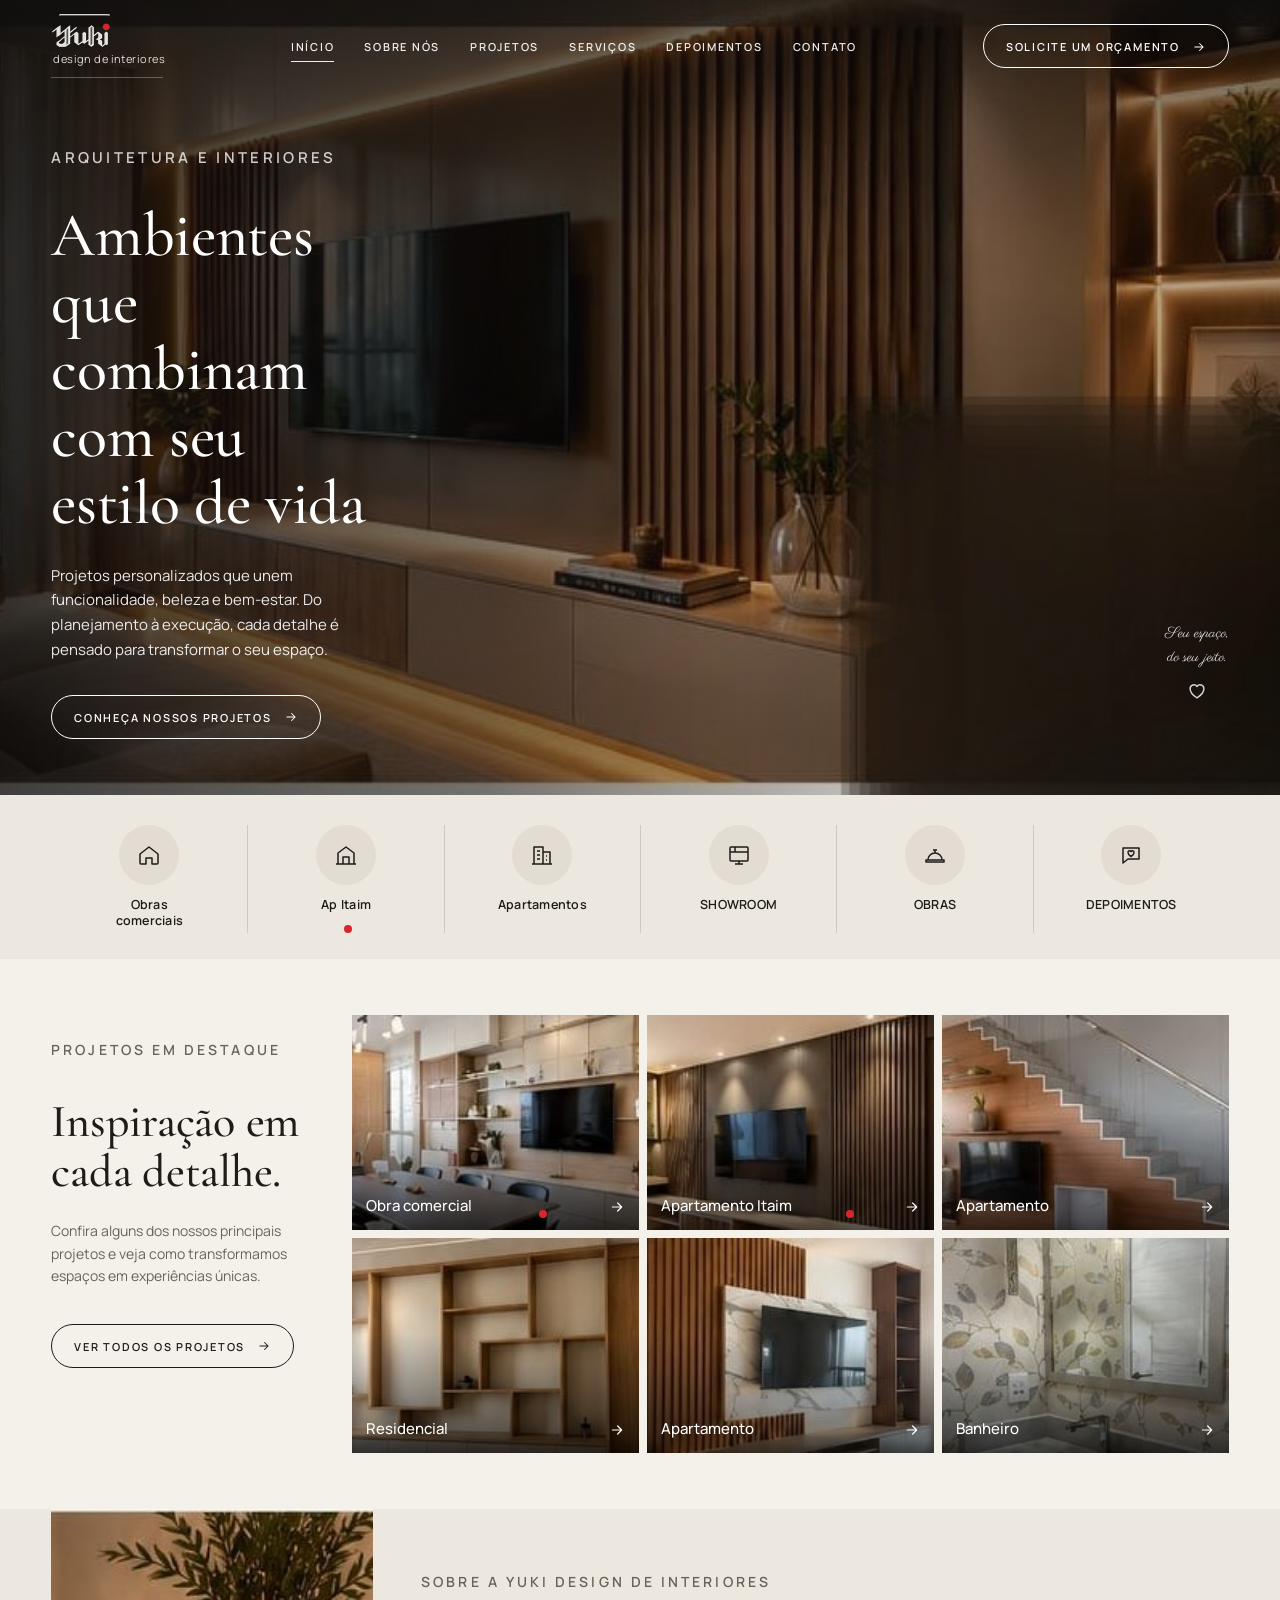
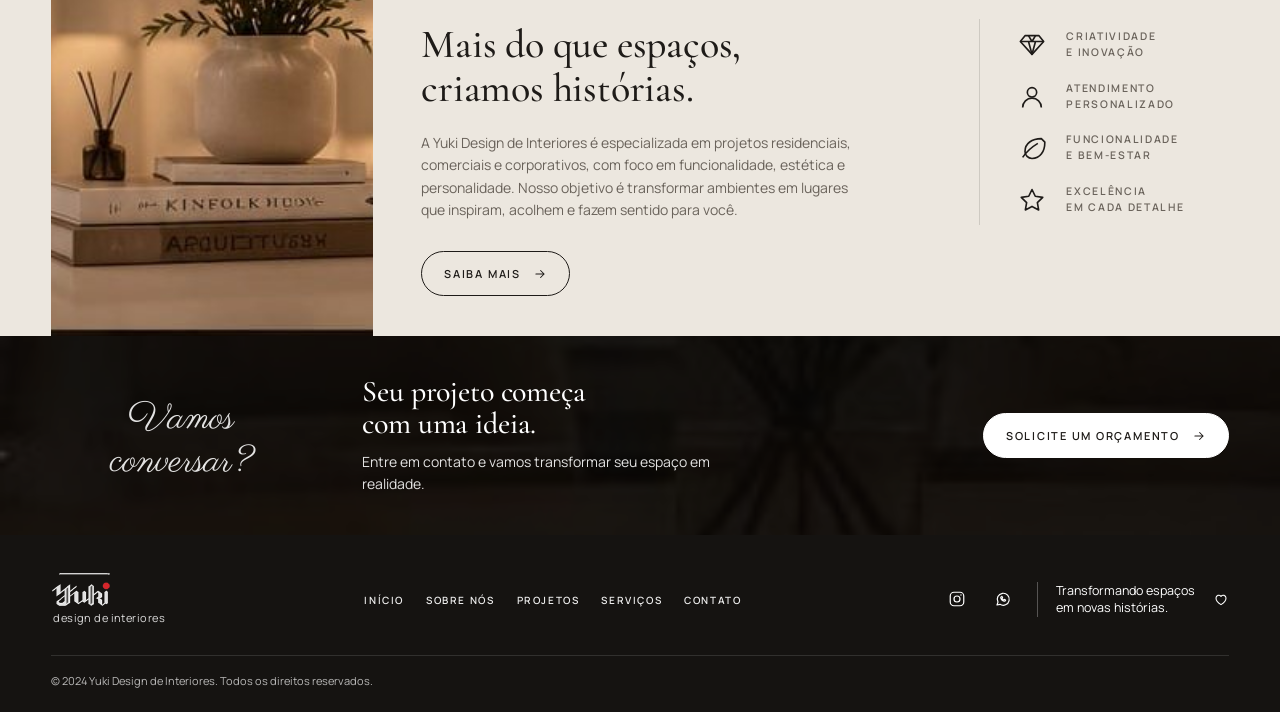
==== index.html @ 8fc91fb2 "Site da Yuki Design de Interiores: pagina inicial igual ao mockup Pagina unica em HTML e CSS puros, " ====
<!doctype html>
<html lang="pt-BR">
<head>
<meta charset="utf-8">
<meta name="viewport" content="width=device-width, initial-scale=1">
<title>Yuki Design de Interiores</title>
<meta name="description" content="Yuki Design de Interiores: projetos residenciais, comerciais e corporativos que unem funcionalidade, beleza e bem-estar. Do planejamento à execução, cada detalhe é pensado para transformar o seu espaço.">
<link rel="icon" href="img/favicon.png" type="image/png">
<link rel="preconnect" href="https://fonts.googleapis.com">
<link rel="preconnect" href="https://fonts.gstatic.com" crossorigin>
<link rel="stylesheet" href="https://fonts.googleapis.com/css2?family=Cormorant+Garamond:wght@500;600&family=Manrope:wght@400;500;600;700&family=Parisienne&display=swap">
<style>
  :root {
    --escuro: #151311;
    --escuro-2: #1f1b18;
    --creme: #f4f0ea;
    --areia: #ece7df;
    --tinta: #1e1b18;
    --cinza: #6a635b;
    --cinza-claro: #9a938a;
    --vermelho: #d8262c;
    --linha: rgba(30, 27, 24, 0.14);
    --linha-clara: rgba(255, 255, 255, 0.28);
    --branco: #ffffff;
    --margem: clamp(16px, 4vw, 56px);
    --largura: 1240px;
    --serif: "Cormorant Garamond", "Times New Roman", serif;
    --sans: "Manrope", "Segoe UI", Arial, sans-serif;
    --script: "Parisienne", "Brush Script MT", cursive;
  }
  * { box-sizing: border-box; }
  html { scroll-behavior: smooth; }
  @media (prefers-reduced-motion: reduce) { html { scroll-behavior: auto; } *, *::before, *::after { transition: none !important; animation: none !important; } }
  body { margin: 0; background: var(--creme); color: var(--tinta); font-family: var(--sans); font-size: 15px; line-height: 1.6; -webkit-font-smoothing: antialiased; }
  img { display: block; max-width: 100%; }
  a { color: inherit; text-decoration: none; }
  :focus-visible { outline: 2px solid var(--vermelho); outline-offset: 3px; }
  .miolo { width: min(var(--largura), 100% - 2 * var(--margem)); margin-inline: auto; }

  .rotulo { font-size: 11px; font-weight: 600; letter-spacing: 0.22em; text-transform: uppercase; color: var(--cinza); margin: 0 0 18px; }
  .serif { font-family: var(--serif); font-weight: 500; line-height: 1.08; letter-spacing: -0.005em; text-wrap: balance; margin: 0; }
  .botao { display: inline-flex; align-items: center; gap: 12px; padding: 13px 22px 12px; border: 1px solid currentColor; border-radius: 999px; font-size: 11px; font-weight: 600; letter-spacing: 0.16em; text-transform: uppercase; white-space: nowrap; transition: background .25s, color .25s, border-color .25s; }
  .botao svg { width: 14px; height: 14px; flex: none; }
  .botao:hover { background: var(--tinta); color: var(--creme); border-color: var(--tinta); }
  .botao.claro { color: var(--branco); }
  .botao.claro:hover { background: var(--branco); color: var(--tinta); border-color: var(--branco); }
  .botao.cheio { background: var(--branco); color: var(--tinta); border-color: var(--branco); }
  .botao.cheio:hover { background: transparent; color: var(--branco); }

  /* Cabecalho sobre o heroi */
  .topo { position: absolute; inset: 0 0 auto 0; z-index: 5; color: var(--branco); }
  .topo .miolo { display: grid; grid-template-columns: auto 1fr auto; align-items: center; gap: 24px; height: 92px; }
  .marca { display: inline-flex; flex-direction: column; align-items: flex-start; gap: 2px; padding-bottom: 10px; position: relative; }
  .marca img { height: 34px; width: auto; }
  .marca small { font-size: 11px; letter-spacing: 0.04em; color: rgba(255,255,255,0.85); padding-left: 2px; }
  .marca::after { content: ""; position: absolute; left: 0; bottom: 0; width: 112px; height: 1px; background: var(--linha-clara); }
  .menu { display: flex; justify-content: center; gap: 30px; margin: 0; padding: 0; list-style: none; }
  .menu a { font-size: 11px; font-weight: 600; letter-spacing: 0.16em; text-transform: uppercase; padding: 10px 0; position: relative; opacity: 0.92; }
  .menu a::after { content: ""; position: absolute; left: 0; right: 0; bottom: 2px; height: 1px; background: var(--branco); transform: scaleX(0); transform-origin: left; transition: transform .25s; }
  .menu a:hover::after, .menu a[aria-current]::after { transform: scaleX(1); }
  .abrir-menu { display: none; width: 44px; height: 44px; border: 1px solid var(--linha-clara); border-radius: 999px; background: transparent; color: var(--branco); cursor: pointer; align-items: center; justify-content: center; }
  .abrir-menu svg { width: 20px; height: 20px; }

  /* Heroi */
  .heroi { position: relative; min-height: clamp(560px, 62vw, 720px); display: flex; align-items: center; color: var(--branco); background: var(--escuro); overflow: hidden; isolation: isolate; }
  .heroi .fundo { position: absolute; inset: 0; z-index: -2; width: 100%; height: 100%; object-fit: cover; object-position: 60% 50%; }
  .heroi::before { content: ""; position: absolute; inset: 0; z-index: -1; background: linear-gradient(90deg, rgba(14,12,11,0.78) 0%, rgba(14,12,11,0.55) 38%, rgba(14,12,11,0.18) 70%, rgba(14,12,11,0.35) 100%), linear-gradient(180deg, rgba(14,12,11,0.45) 0%, rgba(14,12,11,0) 30%); }
  .heroi .miolo { display: grid; grid-template-columns: minmax(0, 520px) 1fr; align-items: end; gap: 32px; padding-top: 120px; padding-bottom: 56px; }
  .heroi .rotulo { color: rgba(255,255,255,0.78); }
  .heroi h1 { font-size: clamp(40px, 5.2vw, 62px); max-width: 11ch; }
  .heroi p { max-width: 36ch; margin: 26px 0 32px; font-size: 15px; line-height: 1.65; color: rgba(255,255,255,0.9); }
  .assinatura { justify-self: end; align-self: end; text-align: center; font-family: var(--script); font-size: clamp(28px, 2.6vw, 34px); line-height: 1.15; color: rgba(255,255,255,0.95); padding-bottom: 6px; }
  .assinatura svg { width: 22px; height: 22px; display: block; margin: 8px auto 0; opacity: 0.9; }

  /* Faixa de categorias */
  .faixa { background: var(--areia); }
  .faixa ul { display: grid; grid-template-columns: repeat(6, 1fr); margin: 0; padding: 30px 0 26px; list-style: none; }
  .faixa li { text-align: center; padding: 0 10px; border-left: 1px solid var(--linha); }
  .faixa li:first-child { border-left: 0; }
  .faixa a { display: inline-flex; flex-direction: column; align-items: center; gap: 12px; font-size: 12.5px; font-weight: 600; letter-spacing: 0.02em; line-height: 1.25; }
  .faixa .circulo { width: 60px; height: 60px; border-radius: 50%; background: #e3dcd2; display: grid; place-items: center; transition: background .25s; }
  .faixa .circulo svg { width: 24px; height: 24px; }
  .faixa a:hover .circulo { background: #d7cfc3; }
  .faixa .caixa { text-transform: uppercase; }
  .ponto { display: inline-block; width: 8px; height: 8px; border-radius: 50%; background: var(--vermelho); vertical-align: middle; margin-left: 4px; }

  /* Projetos */
  .projetos .miolo { display: grid; grid-template-columns: minmax(200px, 250px) 1fr; gap: clamp(24px, 4vw, 64px); padding: 56px 0 56px; align-items: start; }
  .projetos h2 { font-size: clamp(36px, 3.6vw, 46px); }
  .projetos p { color: var(--cinza); max-width: 30ch; margin: 24px 0 36px; font-size: 14px; }
  .grade { display: grid; grid-template-columns: repeat(3, 1fr); gap: 8px; margin: 0; padding: 0; list-style: none; }
  .grade li { position: relative; aspect-ratio: 4 / 3; overflow: hidden; background: #d9d2c8; }
  .grade img { width: 100%; height: 100%; object-fit: cover; transition: transform .6s; }
  .grade li:hover img { transform: scale(1.04); }
  .grade a { position: absolute; inset: 0; display: flex; align-items: flex-end; justify-content: space-between; gap: 12px; padding: 14px 14px 12px; color: var(--branco); font-size: 15px; font-weight: 500; background: linear-gradient(180deg, rgba(0,0,0,0) 45%, rgba(0,0,0,0.62) 100%); }
  .grade a svg { width: 16px; height: 16px; flex: none; margin-bottom: 3px; }

  /* Sobre */
  .sobre { background: var(--areia); }
  .sobre .caixa { display: grid; grid-template-columns: minmax(240px, 322px) minmax(0, 1fr) minmax(200px, 250px); align-items: center; gap: clamp(24px, 4vw, 48px); }
  .sobre figure { margin: 0; align-self: stretch; }
  .sobre figure img { width: 100%; height: 100%; min-height: 300px; object-fit: cover; }
  .sobre .texto { padding: 40px 0; }
  .sobre h2 { font-size: clamp(32px, 3.2vw, 40px); }
  .sobre p { color: var(--cinza); margin: 22px 0 30px; font-size: 14px; max-width: 48ch; }
  .valores { margin: 0; padding: 0 0 0 clamp(20px, 3vw, 40px); list-style: none; border-left: 1px solid var(--linha); align-self: center; }
  .valores li { display: grid; grid-template-columns: 32px 1fr; align-items: center; gap: 16px; padding: 10px 0; font-size: 10.5px; font-weight: 600; letter-spacing: 0.16em; text-transform: uppercase; color: var(--cinza); line-height: 1.5; }
  .valores svg { width: 28px; height: 28px; color: var(--tinta); }

  /* Chamada */
  .chamada { position: relative; color: var(--branco); background: var(--escuro); isolation: isolate; overflow: hidden; }
  .chamada .fundo { position: absolute; inset: 0; z-index: -2; width: 100%; height: 100%; object-fit: cover; object-position: center 60%; }
  .chamada::before { content: ""; position: absolute; inset: 0; z-index: -1; background: rgba(12,10,9,0.66); }
  .chamada .miolo { display: grid; grid-template-columns: minmax(180px, 260px) 1fr auto; align-items: center; gap: clamp(24px, 4vw, 56px); padding: 40px 0; }
  .chamada .script { font-family: var(--script); font-size: clamp(32px, 3vw, 40px); line-height: 1.1; text-align: center; }
  .chamada h2 { font-size: clamp(26px, 2.4vw, 30px); }
  .chamada p { margin: 10px 0 0; max-width: 40ch; font-size: 14px; color: rgba(255,255,255,0.88); }

  /* Rodape */
  .rodape { background: var(--escuro); color: var(--branco); }
  .rodape .linha-1 { display: grid; grid-template-columns: auto 1fr auto; align-items: center; gap: 32px; padding: 34px 0 26px; }
  .rodape .marca::after { display: none; }
  .rodape .marca { padding-bottom: 0; }
  .rodape .menu { gap: 22px; }
  .rodape .menu a { font-size: 10px; letter-spacing: 0.16em; }
  .redes { display: flex; align-items: center; gap: 18px; }
  .redes .icones { display: flex; gap: 14px; }
  .redes .icones a { width: 32px; height: 32px; display: grid; place-items: center; border-radius: 50%; transition: background .25s; }
  .redes .icones a:hover { background: rgba(255,255,255,0.1); }
  .redes .icones svg { width: 18px; height: 18px; }
  .redes .frase { display: flex; align-items: center; gap: 14px; padding-left: 18px; border-left: 1px solid var(--linha-clara); font-size: 12.5px; line-height: 1.4; max-width: 24ch; }
  .redes .frase svg { width: 16px; height: 16px; flex: none; }
  .rodape .linha-2 { border-top: 1px solid rgba(255,255,255,0.12); padding: 16px 0 22px; font-size: 11px; color: rgba(255,255,255,0.7); }

  /* Celular e telas estreitas */
  @media (max-width: 1100px) {
    .projetos .miolo { grid-template-columns: 1fr; }
    .projetos p { max-width: 52ch; }
    .sobre .caixa { grid-template-columns: minmax(200px, 300px) 1fr; }
    .valores { grid-column: 1 / -1; border-left: 0; padding: 0 0 36px; display: grid; grid-template-columns: repeat(4, 1fr); gap: 12px; }
    .valores li { grid-template-columns: 28px 1fr; }
  }
  @media (max-width: 900px) {
    .topo .miolo { grid-template-columns: auto 1fr auto; height: 76px; }
    .menu { display: none; }
    .abrir-menu { display: inline-flex; justify-self: end; }
    .topo.aberto .menu { display: flex; flex-direction: column; gap: 4px; position: absolute; left: 0; right: 0; top: 76px; padding: 12px var(--margem) 20px; background: rgba(21,19,17,0.96); border-top: 1px solid var(--linha-clara); }
    .topo.aberto .menu a { display: block; padding: 12px 0; font-size: 12px; }
    .topo .botao { display: none; }
    .heroi { min-height: 0; }
    .heroi .miolo { grid-template-columns: 1fr; padding-top: 112px; padding-bottom: 40px; gap: 24px; }
    .heroi h1 { font-size: clamp(38px, 11vw, 48px); max-width: none; }
    .assinatura { justify-self: start; text-align: left; }
    .assinatura svg { margin-left: 2px; }
    .faixa ul { grid-template-columns: repeat(3, 1fr); row-gap: 22px; padding: 24px 0; }
    .faixa li { border-left: 0; padding: 0 6px; }
    .faixa a { font-size: 12px; }
    .faixa .circulo { width: 54px; height: 54px; }
    .grade { grid-template-columns: repeat(2, 1fr); }
    .sobre .caixa { grid-template-columns: 1fr; gap: 0; }
    .sobre figure { margin-inline: calc(-1 * var(--margem)); }
    .sobre figure img { min-height: 0; aspect-ratio: 16 / 10; }
    .sobre .texto { padding: 32px 0 24px; }
    .valores { grid-template-columns: repeat(2, 1fr); padding-bottom: 32px; }
    .chamada .miolo { grid-template-columns: 1fr; text-align: center; gap: 18px; padding: 36px 0; }
    .chamada p { margin-inline: auto; }
    .chamada .botao { justify-self: center; }
    .rodape .linha-1 { grid-template-columns: 1fr; justify-items: center; gap: 22px; text-align: center; }
    .rodape .marca { align-items: center; }
    .rodape .menu { display: flex; flex-wrap: wrap; justify-content: center; gap: 14px 20px; }
    .redes { flex-direction: column; gap: 14px; }
    .redes .frase { border-left: 0; padding-left: 0; justify-content: center; max-width: none; }
    .rodape .linha-2 { text-align: center; }
  }
  @media (max-width: 480px) {
    .grade { grid-template-columns: 1fr 1fr; gap: 6px; }
    .grade a { font-size: 13px; padding: 10px; }
    .faixa a { font-size: 11px; }
  }
</style>
</head>
<body>

<header class="topo" id="topo">
  <div class="miolo">
    <a class="marca" href="#inicio" aria-label="Yuki Design de Interiores, início">
      <img src="img/logo-branca.png" alt="Yuki" width="190" height="80">
      <small>design de interiores</small>
    </a>
    <nav aria-label="Principal">
      <ul class="menu" id="menu">
        <li><a href="#inicio" aria-current="page">Início</a></li>
        <li><a href="#sobre">Sobre nós</a></li>
        <li><a href="#projetos">Projetos</a></li>
        <li><a href="#servicos">Serviços</a></li>
        <li><a href="#depoimentos">Depoimentos</a></li>
        <li><a href="#contato">Contato</a></li>
      </ul>
    </nav>
    <a class="botao claro" href="#contato">Solicite um orçamento <svg viewBox="0 0 24 24" fill="none" stroke="currentColor" stroke-width="1.8" stroke-linecap="round" stroke-linejoin="round" aria-hidden="true"><path d="M5 12h14M13 6l6 6-6 6"/></svg></a>
    <button class="abrir-menu" type="button" aria-expanded="false" aria-controls="menu" aria-label="Abrir o menu"><svg viewBox="0 0 24 24" fill="none" stroke="currentColor" stroke-width="1.8" stroke-linecap="round" aria-hidden="true"><path d="M4 7h16M4 12h16M4 17h16"/></svg></button>
  </div>
</header>

<main>
  <section class="heroi" id="inicio">
    <img class="fundo" src="img/hero.jpg" alt="" width="2048" height="890" fetchpriority="high">
    <div class="miolo">
      <div>
        <p class="rotulo">Arquitetura e interiores</p>
        <h1 class="serif">Ambientes que combinam com seu estilo de vida</h1>
        <p>Projetos personalizados que unem funcionalidade, beleza e bem-estar. Do planejamento à execução, cada detalhe é pensado para transformar o seu espaço.</p>
        <a class="botao claro" href="#projetos">Conheça nossos projetos <svg viewBox="0 0 24 24" fill="none" stroke="currentColor" stroke-width="1.8" stroke-linecap="round" stroke-linejoin="round" aria-hidden="true"><path d="M5 12h14M13 6l6 6-6 6"/></svg></a>
      </div>
      <p class="assinatura">Seu espaço,<br>do seu jeito.
        <svg viewBox="0 0 24 24" fill="none" stroke="currentColor" stroke-width="1.6" stroke-linejoin="round" aria-hidden="true"><path d="M12 20.5s-7.5-4.6-7.5-10A4.1 4.1 0 0 1 12 8.2a4.1 4.1 0 0 1 7.5 2.3c0 5.4-7.5 10-7.5 10z"/></svg>
      </p>
    </div>
  </section>

  <section class="faixa" id="servicos" aria-label="Categorias">
    <div class="miolo">
      <ul>
        <li><a href="#projetos"><span class="circulo"><svg viewBox="0 0 24 24" fill="none" stroke="currentColor" stroke-width="1.5" stroke-linejoin="round" aria-hidden="true"><path d="M3 11l9-7 9 7v9a1 1 0 0 1-1 1h-5v-6h-6v6H4a1 1 0 0 1-1-1z"/></svg></span>Obras<br>comerciais</a></li>
        <li><a href="#projetos"><span class="circulo"><svg viewBox="0 0 24 24" fill="none" stroke="currentColor" stroke-width="1.5" stroke-linejoin="round" aria-hidden="true"><path d="M4 21V10l8-6 8 6v11M9 21v-7h6v7"/><path d="M2 21h20"/></svg></span>Ap Itaim <span class="ponto" aria-hidden="true"></span></a></li>
        <li><a href="#projetos"><span class="circulo"><svg viewBox="0 0 24 24" fill="none" stroke="currentColor" stroke-width="1.5" stroke-linejoin="round" aria-hidden="true"><path d="M4 21V4h9v17M13 9h7v12M7 8h3M7 12h3M7 16h3M16 13h1M16 17h1M2 21h20"/></svg></span>Apartamentos</a></li>
        <li><a href="#projetos"><span class="circulo"><svg viewBox="0 0 24 24" fill="none" stroke="currentColor" stroke-width="1.5" stroke-linejoin="round" aria-hidden="true"><rect x="3" y="4" width="18" height="14" rx="1"/><path d="M3 9h18M8 4v5M12 18v3M8 21h8"/></svg></span><span class="caixa">Showroom</span></a></li>
        <li><a href="#projetos"><span class="circulo"><svg viewBox="0 0 24 24" fill="none" stroke="currentColor" stroke-width="1.5" stroke-linejoin="round" aria-hidden="true"><path d="M3 17h18v2H3zM5 17a7 7 0 0 1 14 0M12 7v3M10 7h4"/></svg></span><span class="caixa">Obras</span></a></li>
        <li><a href="#depoimentos"><span class="circulo"><svg viewBox="0 0 24 24" fill="none" stroke="currentColor" stroke-width="1.5" stroke-linejoin="round" aria-hidden="true"><path d="M4 5h16v11H9l-5 4z"/><path d="M12 13.5s-3-1.9-3-4a1.6 1.6 0 0 1 3-.9 1.6 1.6 0 0 1 3 .9c0 2.1-3 4-3 4z"/></svg></span><span class="caixa">Depoimentos</span></a></li>
      </ul>
    </div>
  </section>

  <section class="projetos" id="projetos">
    <div class="miolo">
      <div>
        <p class="rotulo">Projetos em destaque</p>
        <h2 class="serif">Inspiração em cada detalhe.</h2>
        <p>Confira alguns dos nossos principais projetos e veja como transformamos espaços em experiências únicas.</p>
        <a class="botao" href="#projetos">Ver todos os projetos <svg viewBox="0 0 24 24" fill="none" stroke="currentColor" stroke-width="1.8" stroke-linecap="round" stroke-linejoin="round" aria-hidden="true"><path d="M5 12h14M13 6l6 6-6 6"/></svg></a>
      </div>
      <ul class="grade">
        <li><img src="img/proj-1.jpg" alt="Obra comercial: sala de reuniões com mesa escura e painéis de madeira" width="904" height="688" loading="lazy"><a href="#projetos">Obra comercial <span class="ponto" aria-hidden="true"></span><svg viewBox="0 0 24 24" fill="none" stroke="currentColor" stroke-width="1.8" stroke-linecap="round" stroke-linejoin="round" aria-hidden="true"><path d="M5 12h14M13 6l6 6-6 6"/></svg></a></li>
        <li><img src="img/proj-2.jpg" alt="Apartamento Itaim: painel ripado de madeira com TV e iluminação indireta" width="912" height="688" loading="lazy"><a href="#projetos">Apartamento Itaim <span class="ponto" aria-hidden="true"></span><svg viewBox="0 0 24 24" fill="none" stroke="currentColor" stroke-width="1.8" stroke-linecap="round" stroke-linejoin="round" aria-hidden="true"><path d="M5 12h14M13 6l6 6-6 6"/></svg></a></li>
        <li><img src="img/proj-3.jpg" alt="Apartamento: escada de madeira com nicho para TV" width="864" height="688" loading="lazy"><a href="#projetos">Apartamento<svg viewBox="0 0 24 24" fill="none" stroke="currentColor" stroke-width="1.8" stroke-linecap="round" stroke-linejoin="round" aria-hidden="true"><path d="M5 12h14M13 6l6 6-6 6"/></svg></a></li>
        <li><img src="img/proj-4.jpg" alt="Residencial: estante de madeira com nichos" width="904" height="728" loading="lazy"><a href="#projetos">Residencial<svg viewBox="0 0 24 24" fill="none" stroke="currentColor" stroke-width="1.8" stroke-linecap="round" stroke-linejoin="round" aria-hidden="true"><path d="M5 12h14M13 6l6 6-6 6"/></svg></a></li>
        <li><img src="img/proj-5.jpg" alt="Apartamento: painel de mármore e madeira com TV" width="912" height="728" loading="lazy"><a href="#projetos">Apartamento<svg viewBox="0 0 24 24" fill="none" stroke="currentColor" stroke-width="1.8" stroke-linecap="round" stroke-linejoin="round" aria-hidden="true"><path d="M5 12h14M13 6l6 6-6 6"/></svg></a></li>
        <li><img src="img/proj-6.jpg" alt="Banheiro: bancada de pedra com papel de parede de folhas" width="864" height="728" loading="lazy"><a href="#projetos">Banheiro<svg viewBox="0 0 24 24" fill="none" stroke="currentColor" stroke-width="1.8" stroke-linecap="round" stroke-linejoin="round" aria-hidden="true"><path d="M5 12h14M13 6l6 6-6 6"/></svg></a></li>
      </ul>
    </div>
  </section>

  <section class="sobre" id="sobre">
    <div class="miolo caixa">
      <figure><img src="img/sobre.jpg" alt="Vaso com ramos sobre livros de arquitetura, em luz quente" width="1288" height="1064" loading="lazy"></figure>
      <div class="texto">
        <p class="rotulo">Sobre a Yuki Design de Interiores</p>
        <h2 class="serif">Mais do que espaços, criamos histórias.</h2>
        <p>A Yuki Design de Interiores é especializada em projetos residenciais, comerciais e corporativos, com foco em funcionalidade, estética e personalidade. Nosso objetivo é transformar ambientes em lugares que inspiram, acolhem e fazem sentido para você.</p>
        <a class="botao" href="#sobre">Saiba mais <svg viewBox="0 0 24 24" fill="none" stroke="currentColor" stroke-width="1.8" stroke-linecap="round" stroke-linejoin="round" aria-hidden="true"><path d="M5 12h14M13 6l6 6-6 6"/></svg></a>
      </div>
      <ul class="valores">
        <li><svg viewBox="0 0 24 24" fill="none" stroke="currentColor" stroke-width="1.4" stroke-linejoin="round" aria-hidden="true"><path d="M6 4h12l4 5-10 11L2 9z"/><path d="M2 9h20M9 4l3 5 3-5M9 9l3 11 3-11"/></svg><span>Criatividade<br>e inovação</span></li>
        <li><svg viewBox="0 0 24 24" fill="none" stroke="currentColor" stroke-width="1.4" stroke-linejoin="round" aria-hidden="true"><circle cx="12" cy="8" r="4"/><path d="M4 21a8 8 0 0 1 16 0"/></svg><span>Atendimento<br>personalizado</span></li>
        <li><svg viewBox="0 0 24 24" fill="none" stroke="currentColor" stroke-width="1.4" stroke-linejoin="round" aria-hidden="true"><path d="M20 4c-8 0-14 4-14 11a6 6 0 0 0 6 6c7 0 11-6 11-14z"/><path d="M4 20c4-6 8-9 13-12"/></svg><span>Funcionalidade<br>e bem-estar</span></li>
        <li><svg viewBox="0 0 24 24" fill="none" stroke="currentColor" stroke-width="1.4" stroke-linejoin="round" aria-hidden="true"><path d="M12 3l2.8 5.8 6.4.9-4.6 4.5 1.1 6.3L12 17.5l-5.7 3 1.1-6.3L2.8 9.7l6.4-.9z"/></svg><span>Excelência<br>em cada detalhe</span></li>
      </ul>
    </div>
  </section>

  <section class="chamada" id="contato">
    <img class="fundo" src="img/cta.jpg" alt="" width="2048" height="256" loading="lazy">
    <div class="miolo" id="depoimentos">
      <p class="script">Vamos<br>conversar?</p>
      <div>
        <h2 class="serif">Seu projeto começa<br>com uma ideia.</h2>
        <p>Entre em contato e vamos transformar seu espaço em realidade.</p>
      </div>
      <a class="botao cheio" href="#contato">Solicite um orçamento <svg viewBox="0 0 24 24" fill="none" stroke="currentColor" stroke-width="1.8" stroke-linecap="round" stroke-linejoin="round" aria-hidden="true"><path d="M5 12h14M13 6l6 6-6 6"/></svg></a>
    </div>
  </section>
</main>

<footer class="rodape">
  <div class="miolo linha-1">
    <a class="marca" href="#inicio" aria-label="Yuki Design de Interiores, início">
      <img src="img/logo-branca.png" alt="Yuki" width="190" height="80">
      <small>design de interiores</small>
    </a>
    <nav aria-label="Rodapé">
      <ul class="menu">
        <li><a href="#inicio">Início</a></li>
        <li><a href="#sobre">Sobre nós</a></li>
        <li><a href="#projetos">Projetos</a></li>
        <li><a href="#servicos">Serviços</a></li>
        <li><a href="#contato">Contato</a></li>
      </ul>
    </nav>
    <div class="redes">
      <div class="icones">
        <a href="#" aria-label="Instagram"><svg viewBox="0 0 24 24" fill="none" stroke="currentColor" stroke-width="1.6" stroke-linejoin="round" aria-hidden="true"><rect x="3" y="3" width="18" height="18" rx="5"/><circle cx="12" cy="12" r="4"/><circle cx="17.3" cy="6.7" r="0.9" fill="currentColor" stroke="none"/></svg></a>
        <a href="#" aria-label="WhatsApp"><svg viewBox="0 0 24 24" fill="none" stroke="currentColor" stroke-width="1.6" stroke-linejoin="round" aria-hidden="true"><path d="M4 20l1.3-3.8A8 8 0 1 1 8 19.1z"/><path d="M9 9.5c0 3 2.5 5.5 5.5 5.5l1-1.5-2-1-1 1a4 4 0 0 1-2-2l1-1-1-2z"/></svg></a>
      </div>
      <p class="frase">Transformando espaços em novas histórias. <svg viewBox="0 0 24 24" fill="none" stroke="currentColor" stroke-width="1.6" stroke-linejoin="round" aria-hidden="true"><path d="M12 20.5s-7.5-4.6-7.5-10A4.1 4.1 0 0 1 12 8.2a4.1 4.1 0 0 1 7.5 2.3c0 5.4-7.5 10-7.5 10z"/></svg></p>
    </div>
  </div>
  <div class="miolo linha-2">© 2024 Yuki Design de Interiores. Todos os direitos reservados.</div>
</footer>

<script>
  (function () {
    var topo = document.getElementById('topo');
    var botao = topo.querySelector('.abrir-menu');
    var menu = document.getElementById('menu');
    botao.addEventListener('click', function () {
      var aberto = topo.classList.toggle('aberto');
      botao.setAttribute('aria-expanded', aberto ? 'true' : 'false');
      botao.setAttribute('aria-label', aberto ? 'Fechar o menu' : 'Abrir o menu');
    });
    menu.addEventListener('click', function (e) {
      if (e.target.tagName === 'A') { topo.classList.remove('aberto'); botao.setAttribute('aria-expanded', 'false'); }
    });
    var secoes = ['inicio', 'sobre', 'projetos', 'servicos', 'contato'];
    var links = Array.prototype.slice.call(menu.querySelectorAll('a'));
    function marcar() {
      var y = window.scrollY + 120, atual = 'inicio';
      secoes.forEach(function (id) { var el = document.getElementById(id); if (el && el.offsetTop <= y) atual = id; });
      links.forEach(function (a) { if (a.getAttribute('href') === '#' + atual) a.setAttribute('aria-current', 'page'); else a.removeAttribute('aria-current'); });
    }
    window.addEventListener('scroll', marcar, { passive: true });
    marcar();
  })();
</script>
</body>
</html>
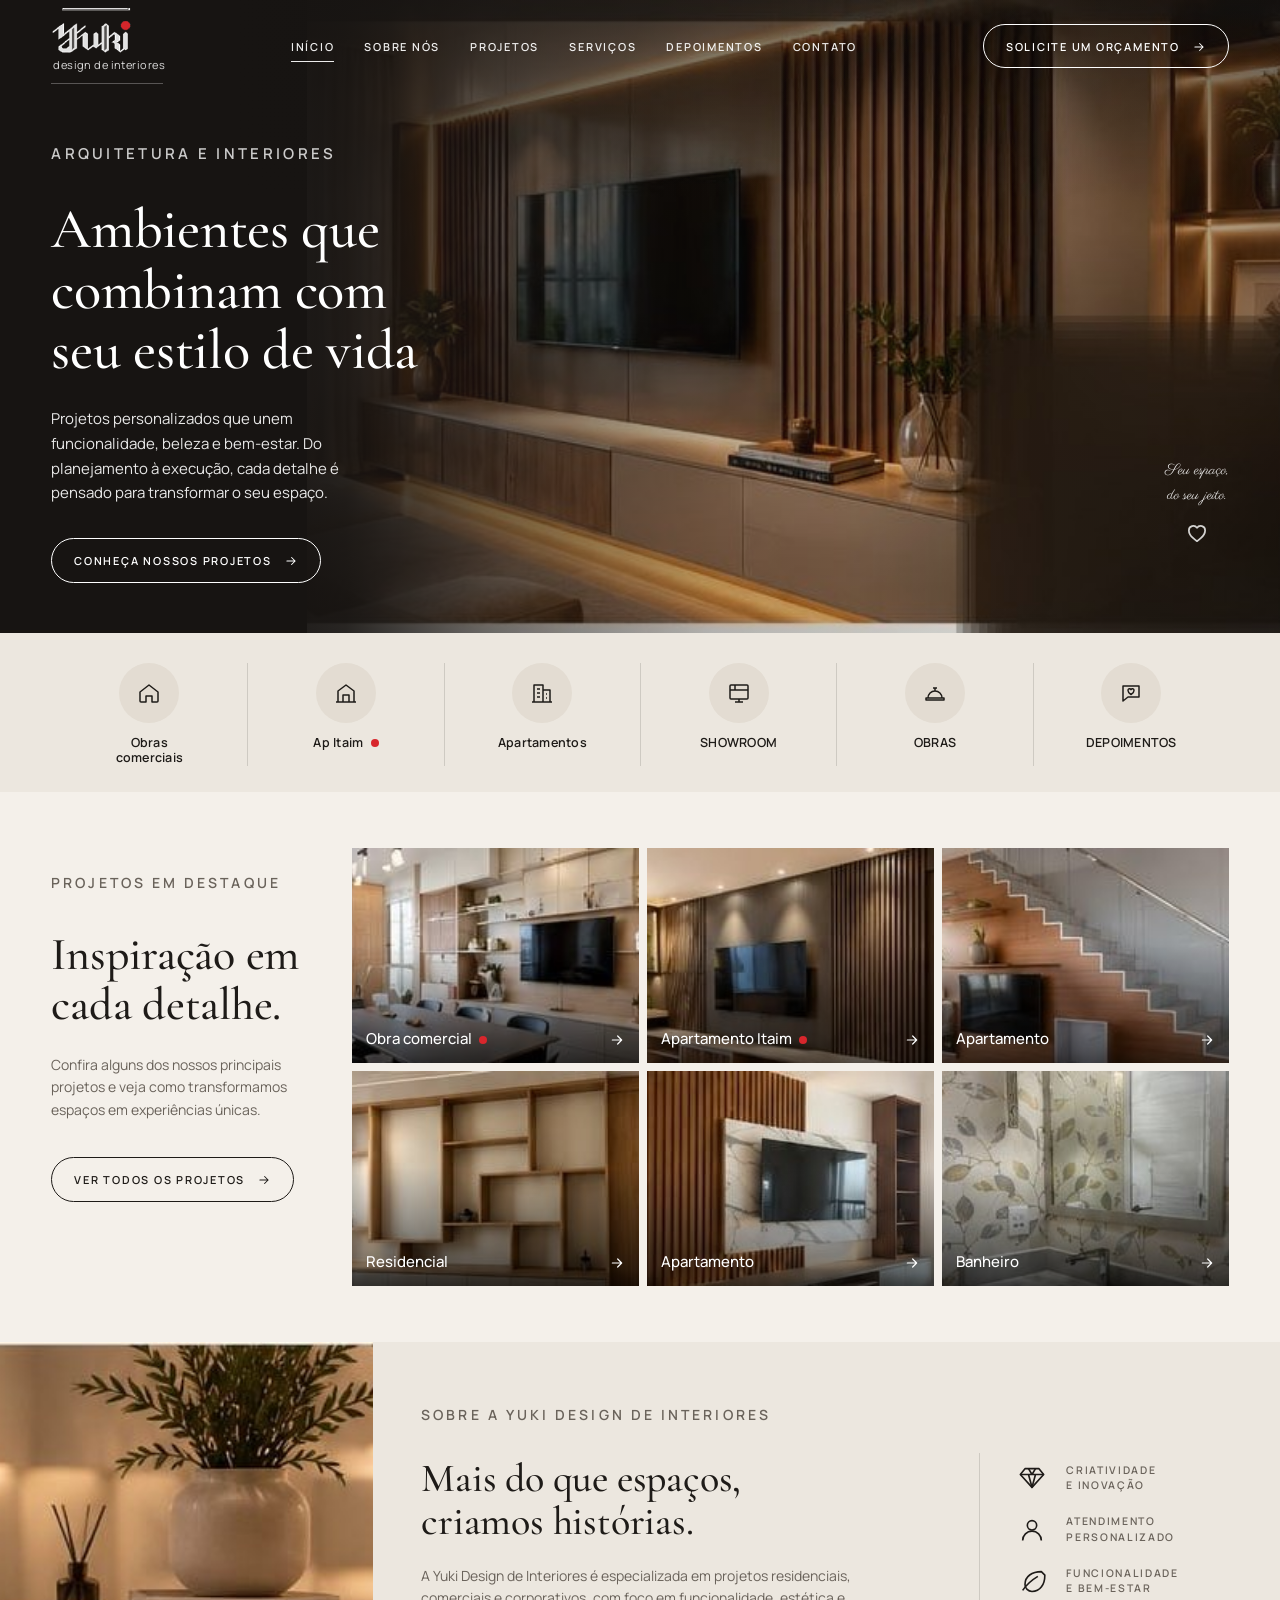
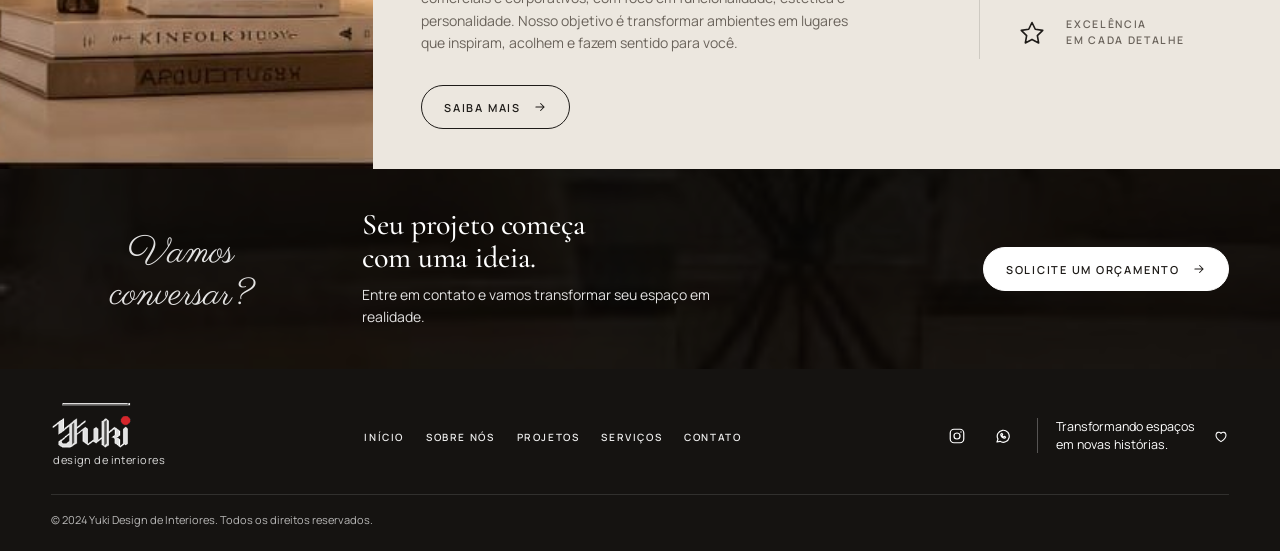
==== commit ad1fa971: "Heroi, logo e sobre iguais ao mockup Titulo do heroi em tres linhas como no mockup, heroi mais baixo" ====
--- a/index.html
+++ b/index.html
@@ -51,7 +51,8 @@
   .topo { position: absolute; inset: 0 0 auto 0; z-index: 5; color: var(--branco); }
   .topo .miolo { display: grid; grid-template-columns: auto 1fr auto; align-items: center; gap: 24px; height: 92px; }
   .marca { display: inline-flex; flex-direction: column; align-items: flex-start; gap: 2px; padding-bottom: 10px; position: relative; }
-  .marca img { height: 34px; width: auto; }
+  .marca img { height: 46px; width: auto; }
+  .nowrap { white-space: nowrap; }
   .marca small { font-size: 11px; letter-spacing: 0.04em; color: rgba(255,255,255,0.85); padding-left: 2px; }
   .marca::after { content: ""; position: absolute; left: 0; bottom: 0; width: 112px; height: 1px; background: var(--linha-clara); }
   .menu { display: flex; justify-content: center; gap: 30px; margin: 0; padding: 0; list-style: none; }
@@ -62,15 +63,15 @@
   .abrir-menu svg { width: 20px; height: 20px; }
 
   /* Heroi */
-  .heroi { position: relative; min-height: clamp(560px, 62vw, 720px); display: flex; align-items: center; color: var(--branco); background: var(--escuro); overflow: hidden; isolation: isolate; }
-  .heroi .fundo { position: absolute; inset: 0; z-index: -2; width: 100%; height: 100%; object-fit: cover; object-position: 60% 50%; }
-  .heroi::before { content: ""; position: absolute; inset: 0; z-index: -1; background: linear-gradient(90deg, rgba(14,12,11,0.78) 0%, rgba(14,12,11,0.55) 38%, rgba(14,12,11,0.18) 70%, rgba(14,12,11,0.35) 100%), linear-gradient(180deg, rgba(14,12,11,0.45) 0%, rgba(14,12,11,0) 30%); }
-  .heroi .miolo { display: grid; grid-template-columns: minmax(0, 520px) 1fr; align-items: end; gap: 32px; padding-top: 120px; padding-bottom: 56px; }
+  .heroi { position: relative; min-height: clamp(520px, 44vw, 640px); display: flex; align-items: center; color: var(--branco); background: #171412; overflow: hidden; isolation: isolate; }
+  .heroi .fundo { position: absolute; top: 0; right: 0; bottom: 0; z-index: -2; width: 76%; height: 100%; object-fit: cover; object-position: 55% 50%; }
+  .heroi::before { content: ""; position: absolute; inset: 0; z-index: -1; background: linear-gradient(90deg, #171412 0%, #171412 18%, rgba(23,20,18,0.92) 27%, rgba(23,20,18,0.62) 38%, rgba(23,20,18,0.28) 56%, rgba(23,20,18,0.12) 78%, rgba(23,20,18,0.4) 100%), linear-gradient(180deg, rgba(14,12,11,0.5) 0%, rgba(14,12,11,0) 32%); }
+  .heroi .miolo { display: grid; grid-template-columns: minmax(0, 560px) 1fr; align-items: end; gap: 32px; padding-top: 116px; padding-bottom: 50px; }
   .heroi .rotulo { color: rgba(255,255,255,0.78); }
-  .heroi h1 { font-size: clamp(40px, 5.2vw, 62px); max-width: 11ch; }
-  .heroi p { max-width: 36ch; margin: 26px 0 32px; font-size: 15px; line-height: 1.65; color: rgba(255,255,255,0.9); }
-  .assinatura { justify-self: end; align-self: end; text-align: center; font-family: var(--script); font-size: clamp(28px, 2.6vw, 34px); line-height: 1.15; color: rgba(255,255,255,0.95); padding-bottom: 6px; }
-  .assinatura svg { width: 22px; height: 22px; display: block; margin: 8px auto 0; opacity: 0.9; }
+  .heroi h1 { font-size: clamp(40px, 4.4vw, 58px); text-wrap: initial; }
+  .heroi p { max-width: 38ch; margin: 26px 0 32px; font-size: 15px; line-height: 1.65; color: rgba(255,255,255,0.9); }
+  .assinatura { justify-self: end; align-self: end; text-align: center; font-family: var(--script); font-size: clamp(34px, 3.2vw, 44px); line-height: 1.1; color: rgba(255,255,255,0.95); padding-bottom: 6px; margin: 0; }
+  .assinatura svg { width: 26px; height: 26px; display: block; margin: 10px auto 0; opacity: 0.9; }
 
   /* Faixa de categorias */
   .faixa { background: var(--areia); }
@@ -97,7 +98,7 @@
 
   /* Sobre */
   .sobre { background: var(--areia); }
-  .sobre .caixa { display: grid; grid-template-columns: minmax(240px, 322px) minmax(0, 1fr) minmax(200px, 250px); align-items: center; gap: clamp(24px, 4vw, 48px); }
+  .sobre .caixa { display: grid; width: 100%; margin: 0; padding-right: max(var(--margem), calc((100% - var(--largura)) / 2)); grid-template-columns: minmax(240px, calc(max(var(--margem), (100% - var(--largura)) / 2) + 322px)) minmax(0, 1fr) minmax(200px, 250px); align-items: center; gap: clamp(24px, 4vw, 48px); }
   .sobre figure { margin: 0; align-self: stretch; }
   .sobre figure img { width: 100%; height: 100%; min-height: 300px; object-fit: cover; }
   .sobre .texto { padding: 40px 0; }
@@ -136,7 +137,7 @@
   @media (max-width: 1100px) {
     .projetos .miolo { grid-template-columns: 1fr; }
     .projetos p { max-width: 52ch; }
-    .sobre .caixa { grid-template-columns: minmax(200px, 300px) 1fr; }
+    .sobre .caixa { grid-template-columns: minmax(200px, calc(max(var(--margem), (100% - var(--largura)) / 2) + 300px)) 1fr; }
     .valores { grid-column: 1 / -1; border-left: 0; padding: 0 0 36px; display: grid; grid-template-columns: repeat(4, 1fr); gap: 12px; }
     .valores li { grid-template-columns: 28px 1fr; }
   }
@@ -148,8 +149,10 @@
     .topo.aberto .menu a { display: block; padding: 12px 0; font-size: 12px; }
     .topo .botao { display: none; }
     .heroi { min-height: 0; }
+    .heroi .fundo { width: 100%; object-position: 62% 50%; }
+    .heroi::before { background: linear-gradient(90deg, rgba(23,20,18,0.72) 0%, rgba(23,20,18,0.55) 50%, rgba(23,20,18,0.35) 100%), linear-gradient(180deg, rgba(14,12,11,0.5) 0%, rgba(14,12,11,0) 32%); }
     .heroi .miolo { grid-template-columns: 1fr; padding-top: 112px; padding-bottom: 40px; gap: 24px; }
-    .heroi h1 { font-size: clamp(38px, 11vw, 48px); max-width: none; }
+    .heroi h1 { font-size: clamp(36px, 10.5vw, 46px); }
     .assinatura { justify-self: start; text-align: left; }
     .assinatura svg { margin-left: 2px; }
     .faixa ul { grid-template-columns: repeat(3, 1fr); row-gap: 22px; padding: 24px 0; }
@@ -157,11 +160,10 @@
     .faixa a { font-size: 12px; }
     .faixa .circulo { width: 54px; height: 54px; }
     .grade { grid-template-columns: repeat(2, 1fr); }
-    .sobre .caixa { grid-template-columns: 1fr; gap: 0; }
-    .sobre figure { margin-inline: calc(-1 * var(--margem)); }
+    .sobre .caixa { grid-template-columns: 1fr; gap: 0; padding-right: 0; }
     .sobre figure img { min-height: 0; aspect-ratio: 16 / 10; }
-    .sobre .texto { padding: 32px 0 24px; }
-    .valores { grid-template-columns: repeat(2, 1fr); padding-bottom: 32px; }
+    .sobre .texto { padding: 32px var(--margem) 24px; }
+    .valores { grid-template-columns: repeat(2, 1fr); padding: 0 var(--margem) 32px; }
     .chamada .miolo { grid-template-columns: 1fr; text-align: center; gap: 18px; padding: 36px 0; }
     .chamada p { margin-inline: auto; }
     .chamada .botao { justify-self: center; }
@@ -208,7 +210,7 @@
     <div class="miolo">
       <div>
         <p class="rotulo">Arquitetura e interiores</p>
-        <h1 class="serif">Ambientes que combinam com seu estilo de vida</h1>
+        <h1 class="serif">Ambientes que<br>combinam com<br>seu estilo de vida</h1>
         <p>Projetos personalizados que unem funcionalidade, beleza e bem-estar. Do planejamento à execução, cada detalhe é pensado para transformar o seu espaço.</p>
         <a class="botao claro" href="#projetos">Conheça nossos projetos <svg viewBox="0 0 24 24" fill="none" stroke="currentColor" stroke-width="1.8" stroke-linecap="round" stroke-linejoin="round" aria-hidden="true"><path d="M5 12h14M13 6l6 6-6 6"/></svg></a>
       </div>
@@ -222,7 +224,7 @@
     <div class="miolo">
       <ul>
         <li><a href="#projetos"><span class="circulo"><svg viewBox="0 0 24 24" fill="none" stroke="currentColor" stroke-width="1.5" stroke-linejoin="round" aria-hidden="true"><path d="M3 11l9-7 9 7v9a1 1 0 0 1-1 1h-5v-6h-6v6H4a1 1 0 0 1-1-1z"/></svg></span>Obras<br>comerciais</a></li>
-        <li><a href="#projetos"><span class="circulo"><svg viewBox="0 0 24 24" fill="none" stroke="currentColor" stroke-width="1.5" stroke-linejoin="round" aria-hidden="true"><path d="M4 21V10l8-6 8 6v11M9 21v-7h6v7"/><path d="M2 21h20"/></svg></span>Ap Itaim <span class="ponto" aria-hidden="true"></span></a></li>
+        <li><a href="#projetos"><span class="circulo"><svg viewBox="0 0 24 24" fill="none" stroke="currentColor" stroke-width="1.5" stroke-linejoin="round" aria-hidden="true"><path d="M4 21V10l8-6 8 6v11M9 21v-7h6v7"/><path d="M2 21h20"/></svg></span><span class="nowrap">Ap Itaim <span class="ponto" aria-hidden="true"></span></span></a></li>
         <li><a href="#projetos"><span class="circulo"><svg viewBox="0 0 24 24" fill="none" stroke="currentColor" stroke-width="1.5" stroke-linejoin="round" aria-hidden="true"><path d="M4 21V4h9v17M13 9h7v12M7 8h3M7 12h3M7 16h3M16 13h1M16 17h1M2 21h20"/></svg></span>Apartamentos</a></li>
         <li><a href="#projetos"><span class="circulo"><svg viewBox="0 0 24 24" fill="none" stroke="currentColor" stroke-width="1.5" stroke-linejoin="round" aria-hidden="true"><rect x="3" y="4" width="18" height="14" rx="1"/><path d="M3 9h18M8 4v5M12 18v3M8 21h8"/></svg></span><span class="caixa">Showroom</span></a></li>
         <li><a href="#projetos"><span class="circulo"><svg viewBox="0 0 24 24" fill="none" stroke="currentColor" stroke-width="1.5" stroke-linejoin="round" aria-hidden="true"><path d="M3 17h18v2H3zM5 17a7 7 0 0 1 14 0M12 7v3M10 7h4"/></svg></span><span class="caixa">Obras</span></a></li>
@@ -240,8 +242,8 @@
         <a class="botao" href="#projetos">Ver todos os projetos <svg viewBox="0 0 24 24" fill="none" stroke="currentColor" stroke-width="1.8" stroke-linecap="round" stroke-linejoin="round" aria-hidden="true"><path d="M5 12h14M13 6l6 6-6 6"/></svg></a>
       </div>
       <ul class="grade">
-        <li><img src="img/proj-1.jpg" alt="Obra comercial: sala de reuniões com mesa escura e painéis de madeira" width="904" height="688" loading="lazy"><a href="#projetos">Obra comercial <span class="ponto" aria-hidden="true"></span><svg viewBox="0 0 24 24" fill="none" stroke="currentColor" stroke-width="1.8" stroke-linecap="round" stroke-linejoin="round" aria-hidden="true"><path d="M5 12h14M13 6l6 6-6 6"/></svg></a></li>
-        <li><img src="img/proj-2.jpg" alt="Apartamento Itaim: painel ripado de madeira com TV e iluminação indireta" width="912" height="688" loading="lazy"><a href="#projetos">Apartamento Itaim <span class="ponto" aria-hidden="true"></span><svg viewBox="0 0 24 24" fill="none" stroke="currentColor" stroke-width="1.8" stroke-linecap="round" stroke-linejoin="round" aria-hidden="true"><path d="M5 12h14M13 6l6 6-6 6"/></svg></a></li>
+        <li><img src="img/proj-1.jpg" alt="Obra comercial: sala de reuniões com mesa escura e painéis de madeira" width="904" height="688" loading="lazy"><a href="#projetos"><span>Obra <span class="nowrap">comercial <span class="ponto" aria-hidden="true"></span></span></span><svg viewBox="0 0 24 24" fill="none" stroke="currentColor" stroke-width="1.8" stroke-linecap="round" stroke-linejoin="round" aria-hidden="true"><path d="M5 12h14M13 6l6 6-6 6"/></svg></a></li>
+        <li><img src="img/proj-2.jpg" alt="Apartamento Itaim: painel ripado de madeira com TV e iluminação indireta" width="912" height="688" loading="lazy"><a href="#projetos"><span>Apartamento <span class="nowrap">Itaim <span class="ponto" aria-hidden="true"></span></span></span><svg viewBox="0 0 24 24" fill="none" stroke="currentColor" stroke-width="1.8" stroke-linecap="round" stroke-linejoin="round" aria-hidden="true"><path d="M5 12h14M13 6l6 6-6 6"/></svg></a></li>
         <li><img src="img/proj-3.jpg" alt="Apartamento: escada de madeira com nicho para TV" width="864" height="688" loading="lazy"><a href="#projetos">Apartamento<svg viewBox="0 0 24 24" fill="none" stroke="currentColor" stroke-width="1.8" stroke-linecap="round" stroke-linejoin="round" aria-hidden="true"><path d="M5 12h14M13 6l6 6-6 6"/></svg></a></li>
         <li><img src="img/proj-4.jpg" alt="Residencial: estante de madeira com nichos" width="904" height="728" loading="lazy"><a href="#projetos">Residencial<svg viewBox="0 0 24 24" fill="none" stroke="currentColor" stroke-width="1.8" stroke-linecap="round" stroke-linejoin="round" aria-hidden="true"><path d="M5 12h14M13 6l6 6-6 6"/></svg></a></li>
         <li><img src="img/proj-5.jpg" alt="Apartamento: painel de mármore e madeira com TV" width="912" height="728" loading="lazy"><a href="#projetos">Apartamento<svg viewBox="0 0 24 24" fill="none" stroke="currentColor" stroke-width="1.8" stroke-linecap="round" stroke-linejoin="round" aria-hidden="true"><path d="M5 12h14M13 6l6 6-6 6"/></svg></a></li>
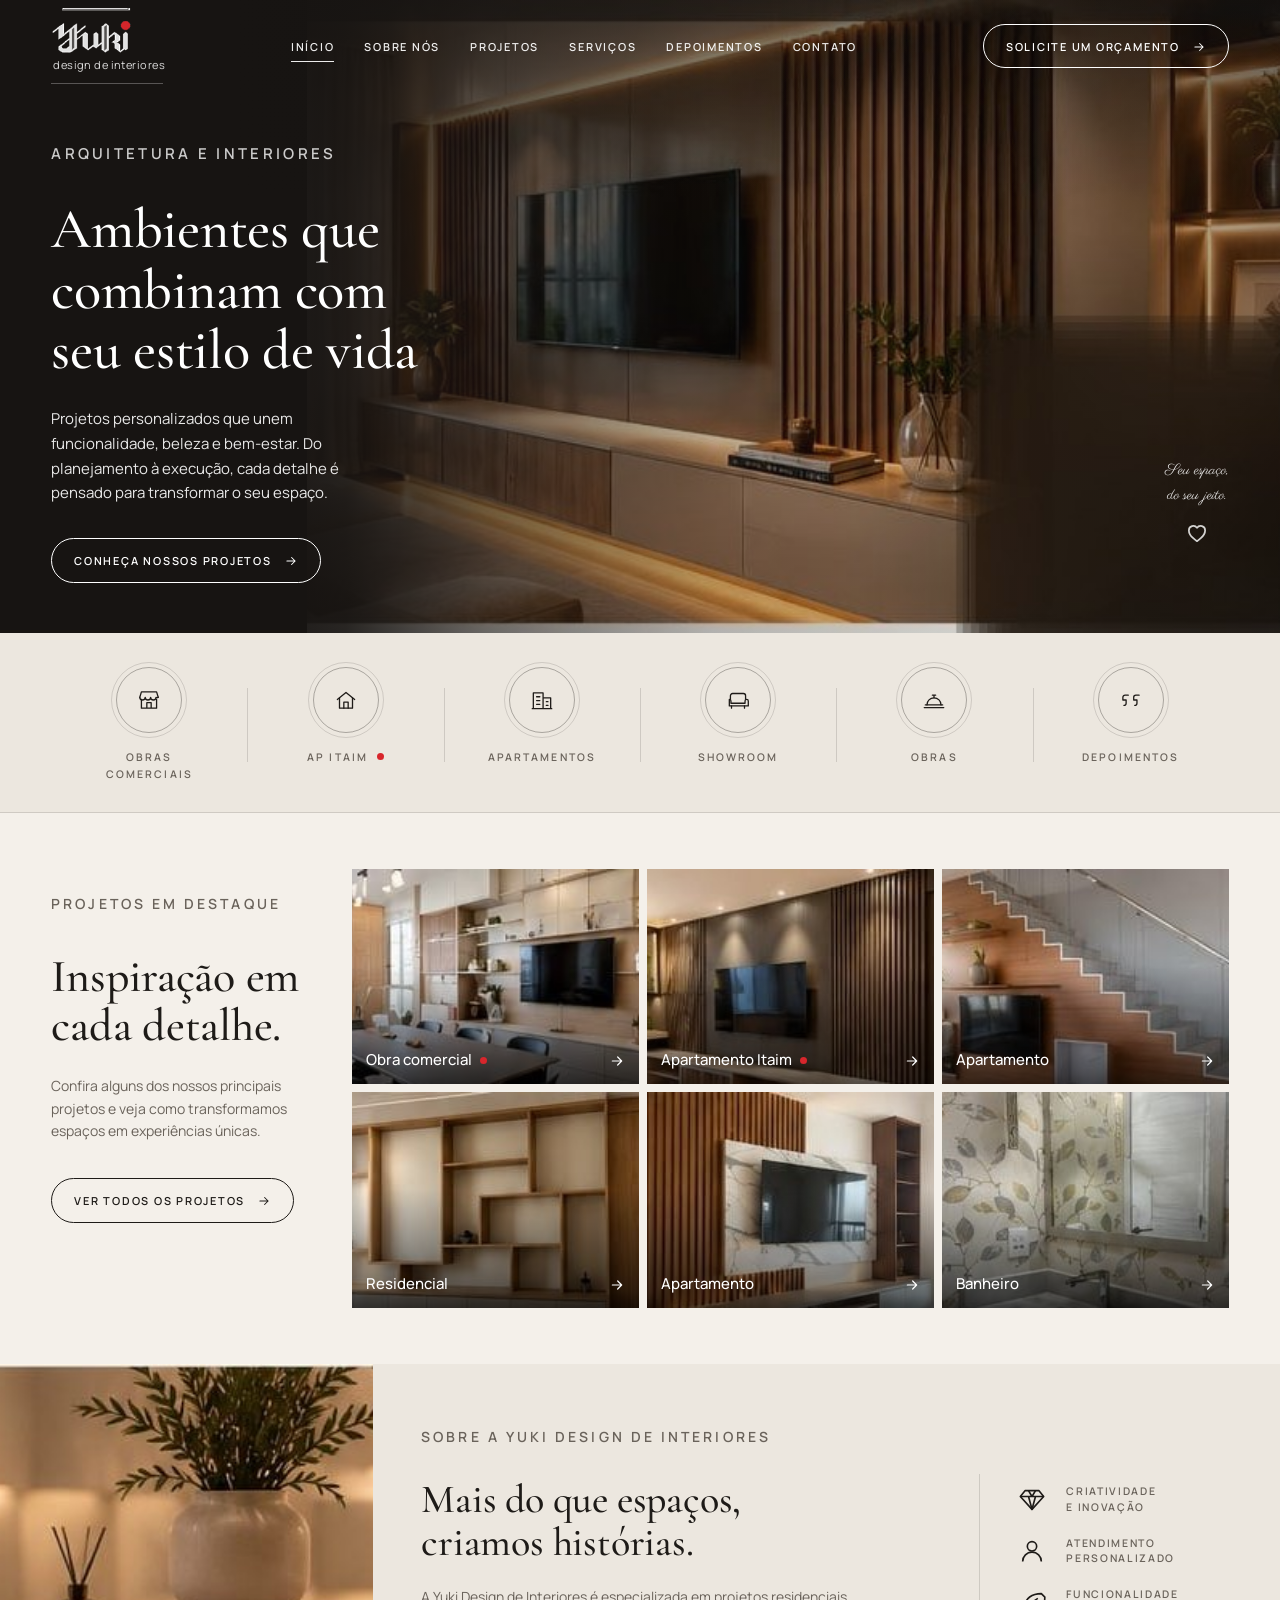
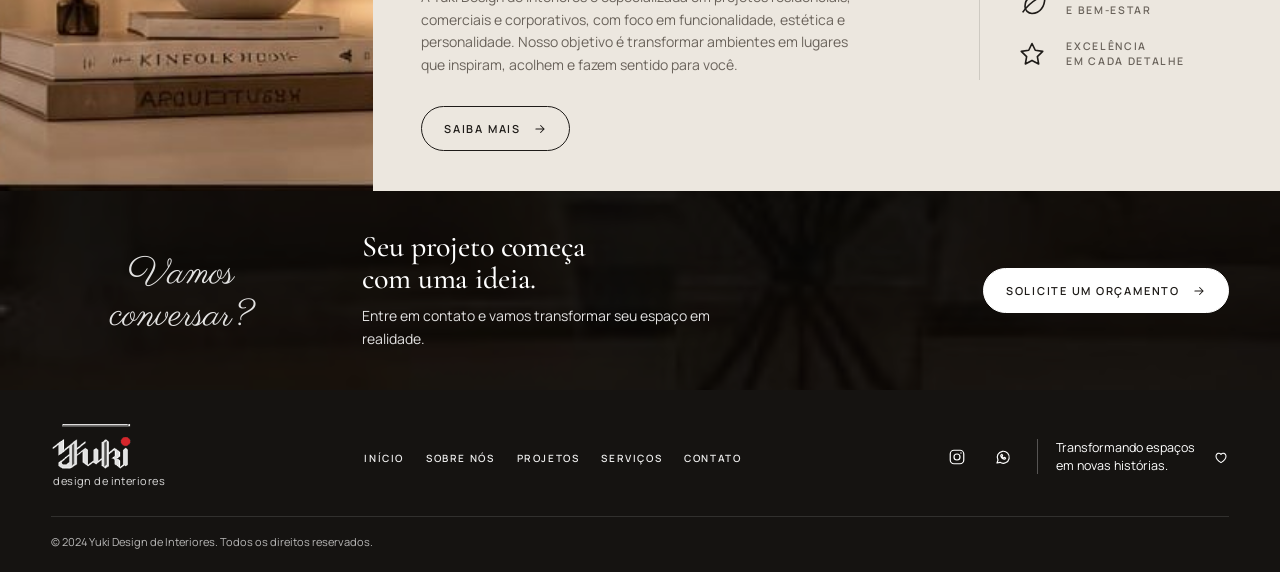
==== commit 82a2d1d6: "Faixa de categorias mais elegante Ela pediu a faixa "mais bonita, chic": circulos vazados com anel d" ====
--- a/index.html
+++ b/index.html
@@ -74,16 +74,18 @@
   .assinatura svg { width: 26px; height: 26px; display: block; margin: 10px auto 0; opacity: 0.9; }
 
   /* Faixa de categorias */
-  .faixa { background: var(--areia); }
-  .faixa ul { display: grid; grid-template-columns: repeat(6, 1fr); margin: 0; padding: 30px 0 26px; list-style: none; }
-  .faixa li { text-align: center; padding: 0 10px; border-left: 1px solid var(--linha); }
-  .faixa li:first-child { border-left: 0; }
-  .faixa a { display: inline-flex; flex-direction: column; align-items: center; gap: 12px; font-size: 12.5px; font-weight: 600; letter-spacing: 0.02em; line-height: 1.25; }
-  .faixa .circulo { width: 60px; height: 60px; border-radius: 50%; background: #e3dcd2; display: grid; place-items: center; transition: background .25s; }
-  .faixa .circulo svg { width: 24px; height: 24px; }
-  .faixa a:hover .circulo { background: #d7cfc3; }
-  .faixa .caixa { text-transform: uppercase; }
-  .ponto { display: inline-block; width: 8px; height: 8px; border-radius: 50%; background: var(--vermelho); vertical-align: middle; margin-left: 4px; }
+  .faixa { background: var(--areia); border-bottom: 1px solid var(--linha); }
+  .faixa ul { display: grid; grid-template-columns: repeat(6, 1fr); margin: 0; padding: 34px 0 30px; list-style: none; }
+  .faixa li { position: relative; text-align: center; padding: 0 10px; }
+  .faixa li + li::before { content: ""; position: absolute; left: 0; top: 18%; height: 64%; width: 1px; background: var(--linha); }
+  .faixa a { display: inline-flex; flex-direction: column; align-items: center; gap: 16px; font-size: 10.5px; font-weight: 600; letter-spacing: 0.2em; text-transform: uppercase; line-height: 1.6; color: var(--cinza); transition: color .3s; }
+  .faixa .circulo { position: relative; width: 66px; height: 66px; border-radius: 50%; border: 1px solid rgba(30, 27, 24, 0.32); background: transparent; color: var(--tinta); display: grid; place-items: center; transition: background .35s, border-color .35s, color .35s, transform .35s; }
+  .faixa .circulo::after { content: ""; position: absolute; inset: -6px; border-radius: 50%; border: 1px solid rgba(30, 27, 24, 0.14); transition: inset .35s, border-color .35s; }
+  .faixa .circulo svg { width: 26px; height: 26px; }
+  .faixa a:hover { color: var(--tinta); }
+  .faixa a:hover .circulo { background: var(--tinta); border-color: var(--tinta); color: var(--creme); transform: translateY(-2px); }
+  .faixa a:hover .circulo::after { inset: -9px; border-color: rgba(30, 27, 24, 0.3); }
+  .ponto { display: inline-block; width: 7px; height: 7px; border-radius: 50%; background: var(--vermelho); vertical-align: middle; margin-left: 5px; position: relative; top: -1px; }
 
   /* Projetos */
   .projetos .miolo { display: grid; grid-template-columns: minmax(200px, 250px) 1fr; gap: clamp(24px, 4vw, 64px); padding: 56px 0 56px; align-items: start; }
@@ -155,10 +157,12 @@
     .heroi h1 { font-size: clamp(36px, 10.5vw, 46px); }
     .assinatura { justify-self: start; text-align: left; }
     .assinatura svg { margin-left: 2px; }
-    .faixa ul { grid-template-columns: repeat(3, 1fr); row-gap: 22px; padding: 24px 0; }
-    .faixa li { border-left: 0; padding: 0 6px; }
-    .faixa a { font-size: 12px; }
-    .faixa .circulo { width: 54px; height: 54px; }
+    .faixa ul { grid-template-columns: repeat(3, 1fr); row-gap: 26px; padding: 28px 0 26px; }
+    .faixa li { padding: 0 6px; }
+    .faixa li + li::before { display: none; }
+    .faixa a { font-size: 10px; letter-spacing: 0.16em; gap: 12px; }
+    .faixa .circulo { width: 58px; height: 58px; }
+    .faixa .circulo::after { inset: -5px; }
     .grade { grid-template-columns: repeat(2, 1fr); }
     .sobre .caixa { grid-template-columns: 1fr; gap: 0; padding-right: 0; }
     .sobre figure img { min-height: 0; aspect-ratio: 16 / 10; }
@@ -223,12 +227,12 @@
   <section class="faixa" id="servicos" aria-label="Categorias">
     <div class="miolo">
       <ul>
-        <li><a href="#projetos"><span class="circulo"><svg viewBox="0 0 24 24" fill="none" stroke="currentColor" stroke-width="1.5" stroke-linejoin="round" aria-hidden="true"><path d="M3 11l9-7 9 7v9a1 1 0 0 1-1 1h-5v-6h-6v6H4a1 1 0 0 1-1-1z"/></svg></span>Obras<br>comerciais</a></li>
-        <li><a href="#projetos"><span class="circulo"><svg viewBox="0 0 24 24" fill="none" stroke="currentColor" stroke-width="1.5" stroke-linejoin="round" aria-hidden="true"><path d="M4 21V10l8-6 8 6v11M9 21v-7h6v7"/><path d="M2 21h20"/></svg></span><span class="nowrap">Ap Itaim <span class="ponto" aria-hidden="true"></span></span></a></li>
-        <li><a href="#projetos"><span class="circulo"><svg viewBox="0 0 24 24" fill="none" stroke="currentColor" stroke-width="1.5" stroke-linejoin="round" aria-hidden="true"><path d="M4 21V4h9v17M13 9h7v12M7 8h3M7 12h3M7 16h3M16 13h1M16 17h1M2 21h20"/></svg></span>Apartamentos</a></li>
-        <li><a href="#projetos"><span class="circulo"><svg viewBox="0 0 24 24" fill="none" stroke="currentColor" stroke-width="1.5" stroke-linejoin="round" aria-hidden="true"><rect x="3" y="4" width="18" height="14" rx="1"/><path d="M3 9h18M8 4v5M12 18v3M8 21h8"/></svg></span><span class="caixa">Showroom</span></a></li>
-        <li><a href="#projetos"><span class="circulo"><svg viewBox="0 0 24 24" fill="none" stroke="currentColor" stroke-width="1.5" stroke-linejoin="round" aria-hidden="true"><path d="M3 17h18v2H3zM5 17a7 7 0 0 1 14 0M12 7v3M10 7h4"/></svg></span><span class="caixa">Obras</span></a></li>
-        <li><a href="#depoimentos"><span class="circulo"><svg viewBox="0 0 24 24" fill="none" stroke="currentColor" stroke-width="1.5" stroke-linejoin="round" aria-hidden="true"><path d="M4 5h16v11H9l-5 4z"/><path d="M12 13.5s-3-1.9-3-4a1.6 1.6 0 0 1 3-.9 1.6 1.6 0 0 1 3 .9c0 2.1-3 4-3 4z"/></svg></span><span class="caixa">Depoimentos</span></a></li>
+        <li><a href="#projetos"><span class="circulo"><svg viewBox="0 0 24 24" fill="none" stroke="currentColor" stroke-width="1.2" stroke-linecap="round" stroke-linejoin="round" aria-hidden="true"><path d="M3.5 9.5 5 4.5h14l1.5 5"/><path d="M3.5 9.5a2.5 2.5 0 0 0 5 0 2.5 2.5 0 0 0 5 0 2.5 2.5 0 0 0 5 0 2.5 2.5 0 0 0 2 0"/><path d="M5 11.5v8h14v-8M10 19.5v-5h4v5"/></svg></span>Obras<br>comerciais</a></li>
+        <li><a href="#projetos"><span class="circulo"><svg viewBox="0 0 24 24" fill="none" stroke="currentColor" stroke-width="1.2" stroke-linecap="round" stroke-linejoin="round" aria-hidden="true"><path d="M4 11.5 12 5l8 6.5"/><path d="M6 10v9.5h12V10"/><path d="M10 19.5v-5.5h4v5.5"/></svg></span><span class="nowrap">Ap Itaim <span class="ponto" aria-hidden="true"></span></span></a></li>
+        <li><a href="#projetos"><span class="circulo"><svg viewBox="0 0 24 24" fill="none" stroke="currentColor" stroke-width="1.2" stroke-linecap="round" stroke-linejoin="round" aria-hidden="true"><path d="M4 20V5.5h9V20M13 10h7v10M3 20h18"/><path d="M7 9h3M7 12.5h3M7 16h3M16 13.5h1.5M16 17h1.5"/></svg></span>Apartamentos</a></li>
+        <li><a href="#projetos"><span class="circulo"><svg viewBox="0 0 24 24" fill="none" stroke="currentColor" stroke-width="1.2" stroke-linecap="round" stroke-linejoin="round" aria-hidden="true"><path d="M5 11V8a2 2 0 0 1 2-2h10a2 2 0 0 1 2 2v3"/><path d="M4 11.5a1.5 1.5 0 0 1 1.5 1.5v2h13v-2a1.5 1.5 0 0 1 3 0v4.5H4z"/><path d="M6 17.5V19.5M18 17.5V19.5"/></svg></span>Showroom</a></li>
+        <li><a href="#projetos"><span class="circulo"><svg viewBox="0 0 24 24" fill="none" stroke="currentColor" stroke-width="1.2" stroke-linecap="round" stroke-linejoin="round" aria-hidden="true"><path d="M4 16.5h16"/><path d="M5.5 16.5a6.5 6.5 0 0 1 13 0"/><path d="M12 7.5v2.5M10.5 7.5h3"/><path d="M3 19h18"/></svg></span>Obras</a></li>
+        <li><a href="#depoimentos"><span class="circulo"><svg viewBox="0 0 24 24" fill="none" stroke="currentColor" stroke-width="1.2" stroke-linecap="round" stroke-linejoin="round" aria-hidden="true"><path d="M9.5 7.5H6.5a2 2 0 0 0-2 2v2.5h3v3a2 2 0 0 1-2 2"/><path d="M19.5 7.5h-3a2 2 0 0 0-2 2v2.5h3v3a2 2 0 0 1-2 2"/></svg></span>Depoimentos</a></li>
       </ul>
     </div>
   </section>
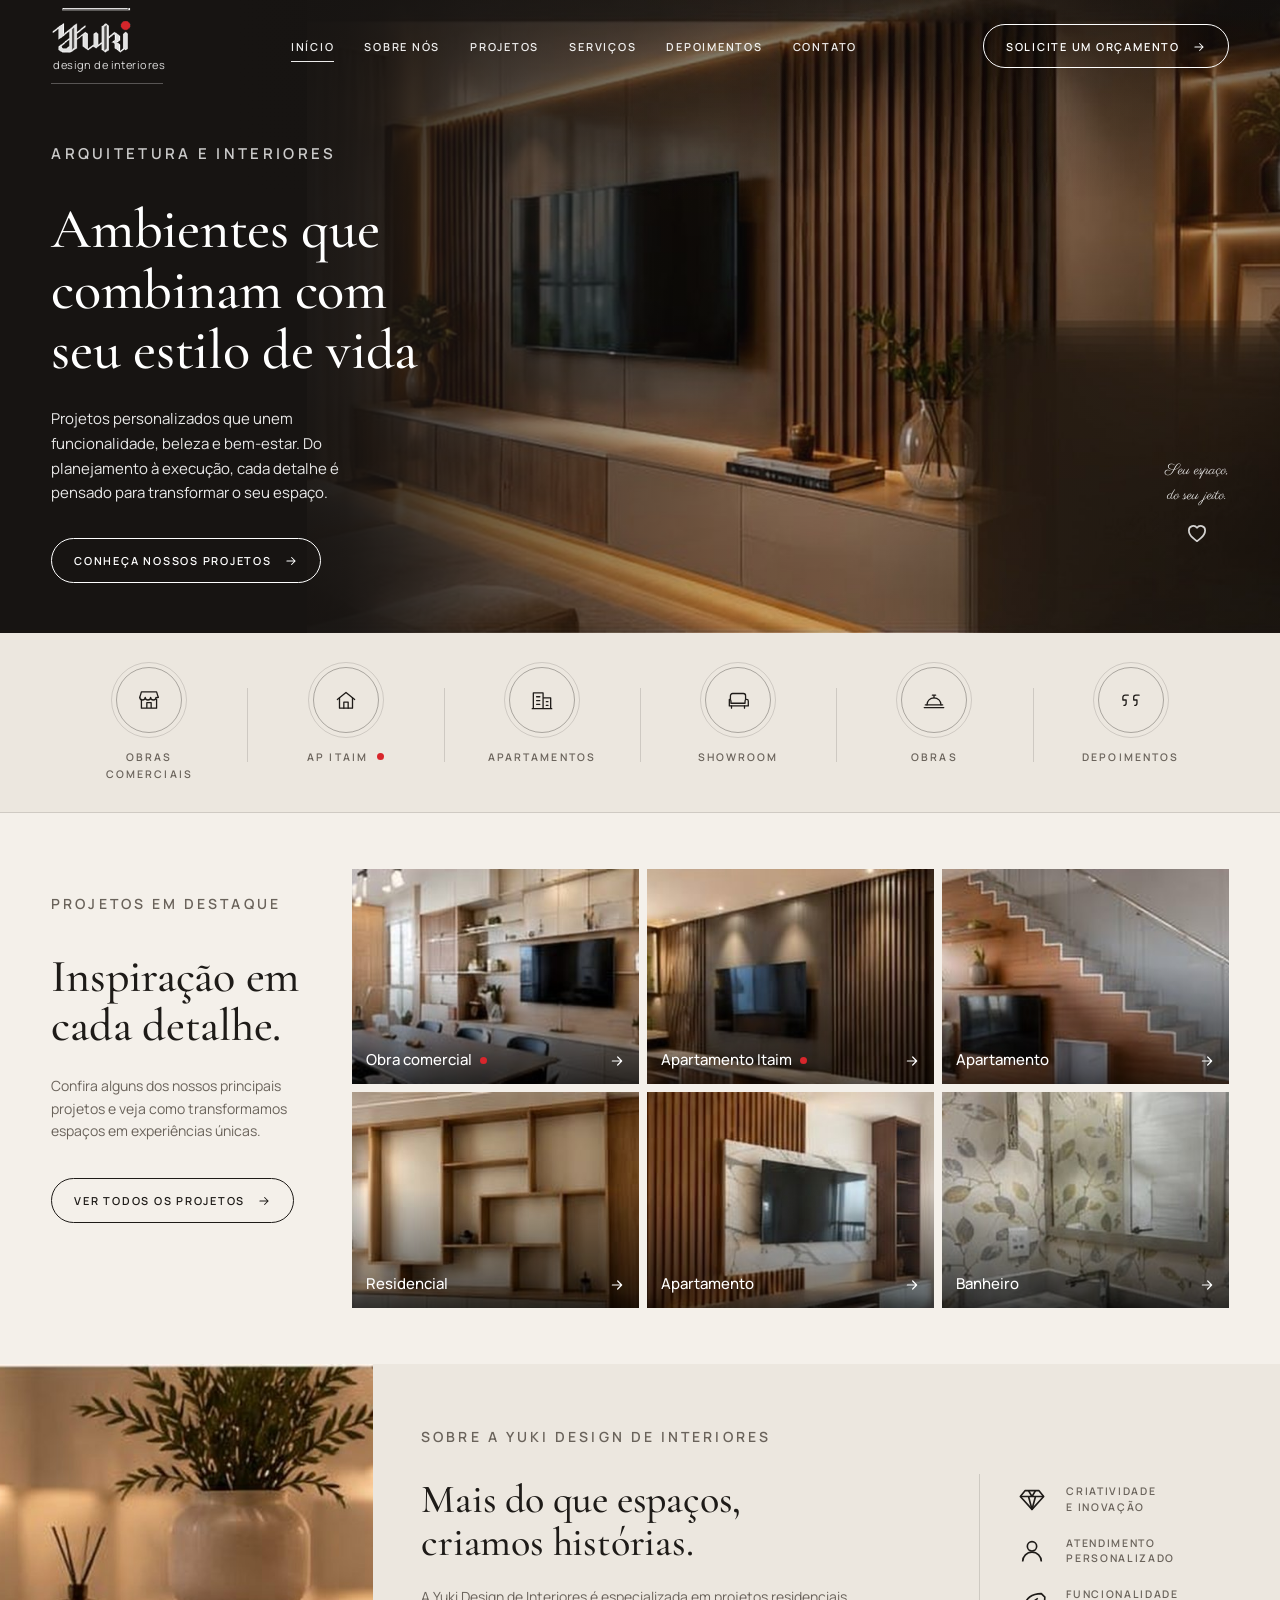
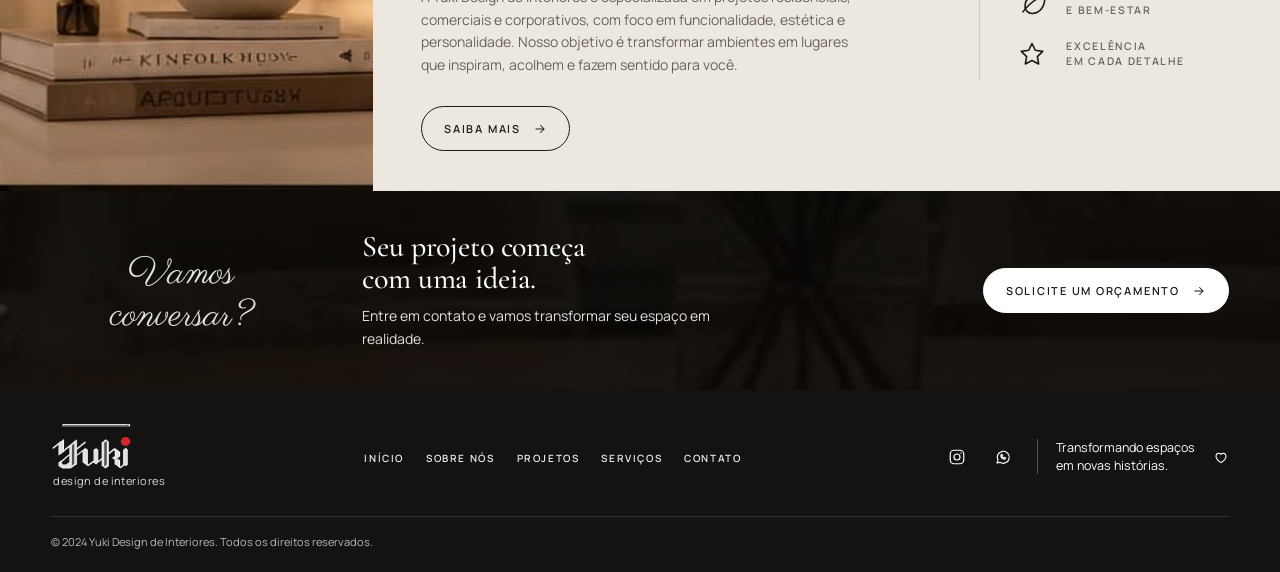
==== commit d3ffa482: "Heroi com slide de videos Ela pediu "no header um slide com videos passando". Quatro clipes de inter" ====
--- a/index.html
+++ b/index.html
@@ -64,7 +64,10 @@
 
   /* Heroi */
   .heroi { position: relative; min-height: clamp(520px, 44vw, 640px); display: flex; align-items: center; color: var(--branco); background: #171412; overflow: hidden; isolation: isolate; }
-  .heroi .fundo { position: absolute; top: 0; right: 0; bottom: 0; z-index: -2; width: 76%; height: 100%; object-fit: cover; object-position: 55% 50%; }
+  .heroi .slides { position: absolute; inset: 0; z-index: -2; }
+  .heroi .fundo { position: absolute; top: 0; right: 0; bottom: 0; width: 76%; height: 100%; object-fit: cover; object-position: 55% 50%; }
+  .heroi video.fundo { opacity: 0; transition: opacity 1.6s ease; background: transparent; }
+  .heroi video.fundo.ativo { opacity: 1; }
   .heroi::before { content: ""; position: absolute; inset: 0; z-index: -1; background: linear-gradient(90deg, #171412 0%, #171412 18%, rgba(23,20,18,0.92) 27%, rgba(23,20,18,0.62) 38%, rgba(23,20,18,0.28) 56%, rgba(23,20,18,0.12) 78%, rgba(23,20,18,0.4) 100%), linear-gradient(180deg, rgba(14,12,11,0.5) 0%, rgba(14,12,11,0) 32%); }
   .heroi .miolo { display: grid; grid-template-columns: minmax(0, 560px) 1fr; align-items: end; gap: 32px; padding-top: 116px; padding-bottom: 50px; }
   .heroi .rotulo { color: rgba(255,255,255,0.78); }
@@ -210,7 +213,13 @@
 
 <main>
   <section class="heroi" id="inicio">
-    <img class="fundo" src="img/hero.jpg" alt="" width="2048" height="890" fetchpriority="high">
+    <div class="slides" aria-hidden="true">
+      <img class="fundo poster" src="img/hero.jpg" alt="" width="1358" height="762" fetchpriority="high">
+      <video class="fundo" muted playsinline loop preload="none" data-pc="video/clip-1.mp4" data-cel="video/clip-1-m.mp4"></video>
+      <video class="fundo" muted playsinline loop preload="none" data-pc="video/clip-2.mp4" data-cel="video/clip-2-m.mp4"></video>
+      <video class="fundo" muted playsinline loop preload="none" data-pc="video/clip-3.mp4" data-cel="video/clip-3-m.mp4"></video>
+      <video class="fundo" muted playsinline loop preload="none" data-pc="video/clip-4.mp4" data-cel="video/clip-4-m.mp4"></video>
+    </div>
     <div class="miolo">
       <div>
         <p class="rotulo">Arquitetura e interiores</p>
@@ -335,6 +344,36 @@
     }
     window.addEventListener('scroll', marcar, { passive: true });
     marcar();
+
+    // Slide de videos do heroi: um clipe por vez, troca com fusao a cada 8 s; carrega so o atual e o proximo;
+    // para quando sai da tela ou a aba fica escondida; nao roda com "menos movimento" nem com economia de dados.
+    var slides = Array.prototype.slice.call(document.querySelectorAll('.heroi video.fundo'));
+    var reduzido = window.matchMedia('(prefers-reduced-motion: reduce)').matches;
+    var economia = navigator.connection && navigator.connection.saveData;
+    if (slides.length && !reduzido && !economia) {
+      var cel = window.matchMedia('(max-width: 700px)').matches;
+      var atual = -1, timer = null, DURACAO = 8000;
+      function fonte(v) { if (!v.getAttribute('src')) { v.src = v.getAttribute(cel ? 'data-cel' : 'data-pc'); v.load(); } }
+      function acender(v) { v.classList.add('ativo'); }
+      function mostrar(i) {
+        var v = slides[i];
+        fonte(v);
+        var p = v.play();
+        if (p && p.catch) p.catch(function () {});
+        if (v.readyState >= 2) acender(v); else v.addEventListener('playing', function uma() { v.removeEventListener('playing', uma); acender(v); });
+        if (atual >= 0 && atual !== i) { var ant = slides[atual]; ant.classList.remove('ativo'); setTimeout(function () { if (!ant.classList.contains('ativo')) ant.pause(); }, 1800); }
+        atual = i;
+        fonte(slides[(i + 1) % slides.length]);
+      }
+      function proximo() { mostrar((atual + 1) % slides.length); }
+      function ligar() { if (timer) return; mostrar(atual < 0 ? 0 : atual); timer = setInterval(proximo, DURACAO); }
+      function desligar() { if (!timer) return; clearInterval(timer); timer = null; slides.forEach(function (v) { v.pause(); }); }
+      var heroi = document.getElementById('inicio');
+      if ('IntersectionObserver' in window) {
+        new IntersectionObserver(function (es) { es.forEach(function (e) { if (e.isIntersecting && !document.hidden) ligar(); else desligar(); }); }, { threshold: 0.15 }).observe(heroi);
+      } else { ligar(); }
+      document.addEventListener('visibilitychange', function () { if (document.hidden) desligar(); else ligar(); });
+    }
   })();
 </script>
 </body>
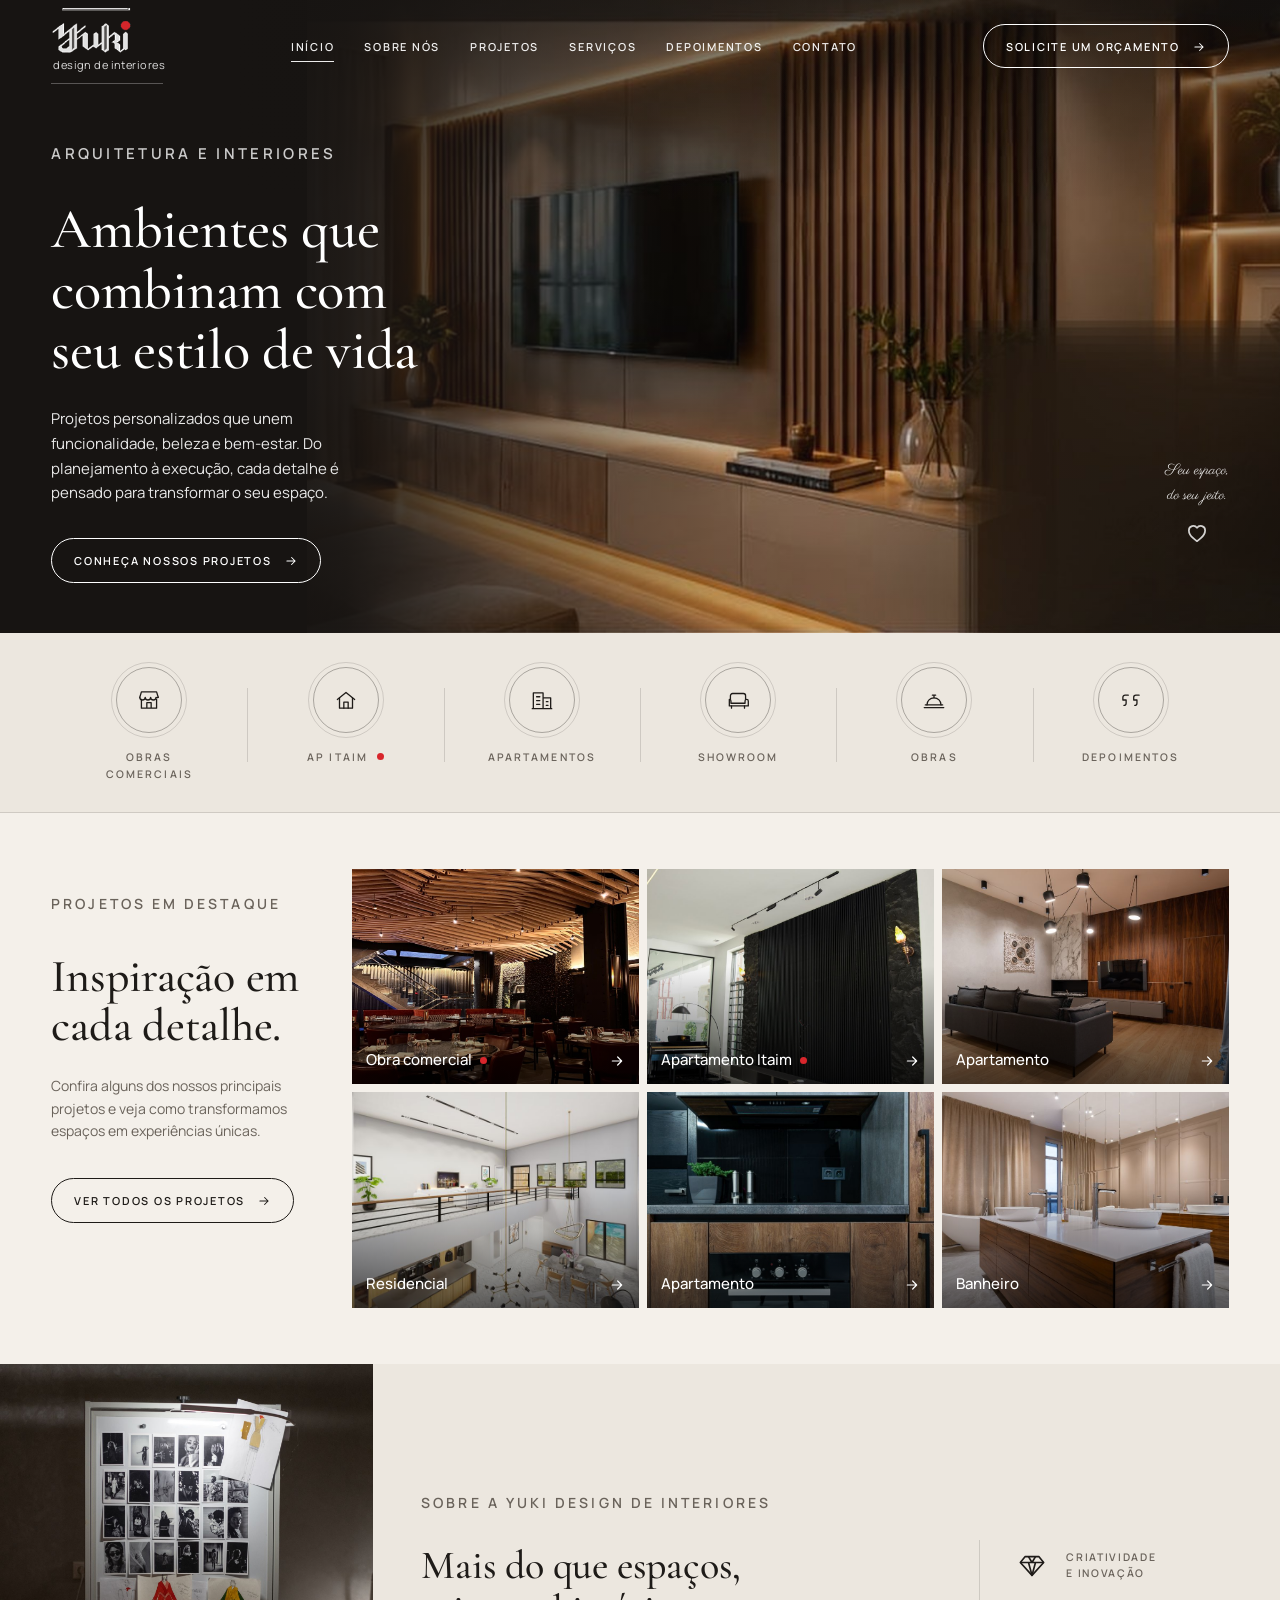
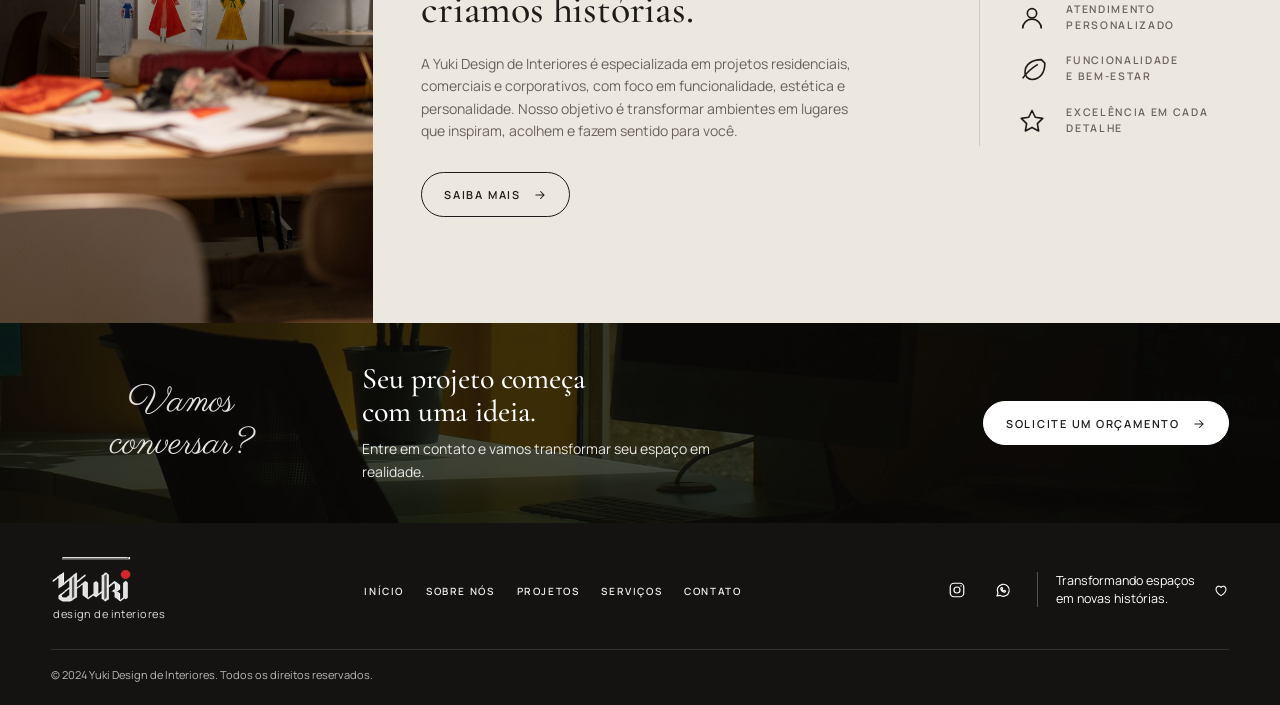
==== commit 9c8345da: "Fotos do Pexels e paginas Sobre, Projetos, Servicos, Depoimentos e Contato Ela pediu fotos de qualid" ====
--- a/index.html
+++ b/index.html
@@ -9,204 +9,27 @@
 <link rel="preconnect" href="https://fonts.googleapis.com">
 <link rel="preconnect" href="https://fonts.gstatic.com" crossorigin>
 <link rel="stylesheet" href="https://fonts.googleapis.com/css2?family=Cormorant+Garamond:wght@500;600&family=Manrope:wght@400;500;600;700&family=Parisienne&display=swap">
-<style>
-  :root {
-    --escuro: #151311;
-    --escuro-2: #1f1b18;
-    --creme: #f4f0ea;
-    --areia: #ece7df;
-    --tinta: #1e1b18;
-    --cinza: #6a635b;
-    --cinza-claro: #9a938a;
-    --vermelho: #d8262c;
-    --linha: rgba(30, 27, 24, 0.14);
-    --linha-clara: rgba(255, 255, 255, 0.28);
-    --branco: #ffffff;
-    --margem: clamp(16px, 4vw, 56px);
-    --largura: 1240px;
-    --serif: "Cormorant Garamond", "Times New Roman", serif;
-    --sans: "Manrope", "Segoe UI", Arial, sans-serif;
-    --script: "Parisienne", "Brush Script MT", cursive;
-  }
-  * { box-sizing: border-box; }
-  html { scroll-behavior: smooth; }
-  @media (prefers-reduced-motion: reduce) { html { scroll-behavior: auto; } *, *::before, *::after { transition: none !important; animation: none !important; } }
-  body { margin: 0; background: var(--creme); color: var(--tinta); font-family: var(--sans); font-size: 15px; line-height: 1.6; -webkit-font-smoothing: antialiased; }
-  img { display: block; max-width: 100%; }
-  a { color: inherit; text-decoration: none; }
-  :focus-visible { outline: 2px solid var(--vermelho); outline-offset: 3px; }
-  .miolo { width: min(var(--largura), 100% - 2 * var(--margem)); margin-inline: auto; }
-
-  .rotulo { font-size: 11px; font-weight: 600; letter-spacing: 0.22em; text-transform: uppercase; color: var(--cinza); margin: 0 0 18px; }
-  .serif { font-family: var(--serif); font-weight: 500; line-height: 1.08; letter-spacing: -0.005em; text-wrap: balance; margin: 0; }
-  .botao { display: inline-flex; align-items: center; gap: 12px; padding: 13px 22px 12px; border: 1px solid currentColor; border-radius: 999px; font-size: 11px; font-weight: 600; letter-spacing: 0.16em; text-transform: uppercase; white-space: nowrap; transition: background .25s, color .25s, border-color .25s; }
-  .botao svg { width: 14px; height: 14px; flex: none; }
-  .botao:hover { background: var(--tinta); color: var(--creme); border-color: var(--tinta); }
-  .botao.claro { color: var(--branco); }
-  .botao.claro:hover { background: var(--branco); color: var(--tinta); border-color: var(--branco); }
-  .botao.cheio { background: var(--branco); color: var(--tinta); border-color: var(--branco); }
-  .botao.cheio:hover { background: transparent; color: var(--branco); }
-
-  /* Cabecalho sobre o heroi */
-  .topo { position: absolute; inset: 0 0 auto 0; z-index: 5; color: var(--branco); }
-  .topo .miolo { display: grid; grid-template-columns: auto 1fr auto; align-items: center; gap: 24px; height: 92px; }
-  .marca { display: inline-flex; flex-direction: column; align-items: flex-start; gap: 2px; padding-bottom: 10px; position: relative; }
-  .marca img { height: 46px; width: auto; }
-  .nowrap { white-space: nowrap; }
-  .marca small { font-size: 11px; letter-spacing: 0.04em; color: rgba(255,255,255,0.85); padding-left: 2px; }
-  .marca::after { content: ""; position: absolute; left: 0; bottom: 0; width: 112px; height: 1px; background: var(--linha-clara); }
-  .menu { display: flex; justify-content: center; gap: 30px; margin: 0; padding: 0; list-style: none; }
-  .menu a { font-size: 11px; font-weight: 600; letter-spacing: 0.16em; text-transform: uppercase; padding: 10px 0; position: relative; opacity: 0.92; }
-  .menu a::after { content: ""; position: absolute; left: 0; right: 0; bottom: 2px; height: 1px; background: var(--branco); transform: scaleX(0); transform-origin: left; transition: transform .25s; }
-  .menu a:hover::after, .menu a[aria-current]::after { transform: scaleX(1); }
-  .abrir-menu { display: none; width: 44px; height: 44px; border: 1px solid var(--linha-clara); border-radius: 999px; background: transparent; color: var(--branco); cursor: pointer; align-items: center; justify-content: center; }
-  .abrir-menu svg { width: 20px; height: 20px; }
-
-  /* Heroi */
-  .heroi { position: relative; min-height: clamp(520px, 44vw, 640px); display: flex; align-items: center; color: var(--branco); background: #171412; overflow: hidden; isolation: isolate; }
-  .heroi .slides { position: absolute; inset: 0; z-index: -2; }
-  .heroi .fundo { position: absolute; top: 0; right: 0; bottom: 0; width: 76%; height: 100%; object-fit: cover; object-position: 55% 50%; }
-  .heroi video.fundo { opacity: 0; transition: opacity 1.6s ease; background: transparent; }
-  .heroi video.fundo.ativo { opacity: 1; }
-  .heroi::before { content: ""; position: absolute; inset: 0; z-index: -1; background: linear-gradient(90deg, #171412 0%, #171412 18%, rgba(23,20,18,0.92) 27%, rgba(23,20,18,0.62) 38%, rgba(23,20,18,0.28) 56%, rgba(23,20,18,0.12) 78%, rgba(23,20,18,0.4) 100%), linear-gradient(180deg, rgba(14,12,11,0.5) 0%, rgba(14,12,11,0) 32%); }
-  .heroi .miolo { display: grid; grid-template-columns: minmax(0, 560px) 1fr; align-items: end; gap: 32px; padding-top: 116px; padding-bottom: 50px; }
-  .heroi .rotulo { color: rgba(255,255,255,0.78); }
-  .heroi h1 { font-size: clamp(40px, 4.4vw, 58px); text-wrap: initial; }
-  .heroi p { max-width: 38ch; margin: 26px 0 32px; font-size: 15px; line-height: 1.65; color: rgba(255,255,255,0.9); }
-  .assinatura { justify-self: end; align-self: end; text-align: center; font-family: var(--script); font-size: clamp(34px, 3.2vw, 44px); line-height: 1.1; color: rgba(255,255,255,0.95); padding-bottom: 6px; margin: 0; }
-  .assinatura svg { width: 26px; height: 26px; display: block; margin: 10px auto 0; opacity: 0.9; }
-
-  /* Faixa de categorias */
-  .faixa { background: var(--areia); border-bottom: 1px solid var(--linha); }
-  .faixa ul { display: grid; grid-template-columns: repeat(6, 1fr); margin: 0; padding: 34px 0 30px; list-style: none; }
-  .faixa li { position: relative; text-align: center; padding: 0 10px; }
-  .faixa li + li::before { content: ""; position: absolute; left: 0; top: 18%; height: 64%; width: 1px; background: var(--linha); }
-  .faixa a { display: inline-flex; flex-direction: column; align-items: center; gap: 16px; font-size: 10.5px; font-weight: 600; letter-spacing: 0.2em; text-transform: uppercase; line-height: 1.6; color: var(--cinza); transition: color .3s; }
-  .faixa .circulo { position: relative; width: 66px; height: 66px; border-radius: 50%; border: 1px solid rgba(30, 27, 24, 0.32); background: transparent; color: var(--tinta); display: grid; place-items: center; transition: background .35s, border-color .35s, color .35s, transform .35s; }
-  .faixa .circulo::after { content: ""; position: absolute; inset: -6px; border-radius: 50%; border: 1px solid rgba(30, 27, 24, 0.14); transition: inset .35s, border-color .35s; }
-  .faixa .circulo svg { width: 26px; height: 26px; }
-  .faixa a:hover { color: var(--tinta); }
-  .faixa a:hover .circulo { background: var(--tinta); border-color: var(--tinta); color: var(--creme); transform: translateY(-2px); }
-  .faixa a:hover .circulo::after { inset: -9px; border-color: rgba(30, 27, 24, 0.3); }
-  .ponto { display: inline-block; width: 7px; height: 7px; border-radius: 50%; background: var(--vermelho); vertical-align: middle; margin-left: 5px; position: relative; top: -1px; }
-
-  /* Projetos */
-  .projetos .miolo { display: grid; grid-template-columns: minmax(200px, 250px) 1fr; gap: clamp(24px, 4vw, 64px); padding: 56px 0 56px; align-items: start; }
-  .projetos h2 { font-size: clamp(36px, 3.6vw, 46px); }
-  .projetos p { color: var(--cinza); max-width: 30ch; margin: 24px 0 36px; font-size: 14px; }
-  .grade { display: grid; grid-template-columns: repeat(3, 1fr); gap: 8px; margin: 0; padding: 0; list-style: none; }
-  .grade li { position: relative; aspect-ratio: 4 / 3; overflow: hidden; background: #d9d2c8; }
-  .grade img { width: 100%; height: 100%; object-fit: cover; transition: transform .6s; }
-  .grade li:hover img { transform: scale(1.04); }
-  .grade a { position: absolute; inset: 0; display: flex; align-items: flex-end; justify-content: space-between; gap: 12px; padding: 14px 14px 12px; color: var(--branco); font-size: 15px; font-weight: 500; background: linear-gradient(180deg, rgba(0,0,0,0) 45%, rgba(0,0,0,0.62) 100%); }
-  .grade a svg { width: 16px; height: 16px; flex: none; margin-bottom: 3px; }
-
-  /* Sobre */
-  .sobre { background: var(--areia); }
-  .sobre .caixa { display: grid; width: 100%; margin: 0; padding-right: max(var(--margem), calc((100% - var(--largura)) / 2)); grid-template-columns: minmax(240px, calc(max(var(--margem), (100% - var(--largura)) / 2) + 322px)) minmax(0, 1fr) minmax(200px, 250px); align-items: center; gap: clamp(24px, 4vw, 48px); }
-  .sobre figure { margin: 0; align-self: stretch; }
-  .sobre figure img { width: 100%; height: 100%; min-height: 300px; object-fit: cover; }
-  .sobre .texto { padding: 40px 0; }
-  .sobre h2 { font-size: clamp(32px, 3.2vw, 40px); }
-  .sobre p { color: var(--cinza); margin: 22px 0 30px; font-size: 14px; max-width: 48ch; }
-  .valores { margin: 0; padding: 0 0 0 clamp(20px, 3vw, 40px); list-style: none; border-left: 1px solid var(--linha); align-self: center; }
-  .valores li { display: grid; grid-template-columns: 32px 1fr; align-items: center; gap: 16px; padding: 10px 0; font-size: 10.5px; font-weight: 600; letter-spacing: 0.16em; text-transform: uppercase; color: var(--cinza); line-height: 1.5; }
-  .valores svg { width: 28px; height: 28px; color: var(--tinta); }
-
-  /* Chamada */
-  .chamada { position: relative; color: var(--branco); background: var(--escuro); isolation: isolate; overflow: hidden; }
-  .chamada .fundo { position: absolute; inset: 0; z-index: -2; width: 100%; height: 100%; object-fit: cover; object-position: center 60%; }
-  .chamada::before { content: ""; position: absolute; inset: 0; z-index: -1; background: rgba(12,10,9,0.66); }
-  .chamada .miolo { display: grid; grid-template-columns: minmax(180px, 260px) 1fr auto; align-items: center; gap: clamp(24px, 4vw, 56px); padding: 40px 0; }
-  .chamada .script { font-family: var(--script); font-size: clamp(32px, 3vw, 40px); line-height: 1.1; text-align: center; }
-  .chamada h2 { font-size: clamp(26px, 2.4vw, 30px); }
-  .chamada p { margin: 10px 0 0; max-width: 40ch; font-size: 14px; color: rgba(255,255,255,0.88); }
-
-  /* Rodape */
-  .rodape { background: var(--escuro); color: var(--branco); }
-  .rodape .linha-1 { display: grid; grid-template-columns: auto 1fr auto; align-items: center; gap: 32px; padding: 34px 0 26px; }
-  .rodape .marca::after { display: none; }
-  .rodape .marca { padding-bottom: 0; }
-  .rodape .menu { gap: 22px; }
-  .rodape .menu a { font-size: 10px; letter-spacing: 0.16em; }
-  .redes { display: flex; align-items: center; gap: 18px; }
-  .redes .icones { display: flex; gap: 14px; }
-  .redes .icones a { width: 32px; height: 32px; display: grid; place-items: center; border-radius: 50%; transition: background .25s; }
-  .redes .icones a:hover { background: rgba(255,255,255,0.1); }
-  .redes .icones svg { width: 18px; height: 18px; }
-  .redes .frase { display: flex; align-items: center; gap: 14px; padding-left: 18px; border-left: 1px solid var(--linha-clara); font-size: 12.5px; line-height: 1.4; max-width: 24ch; }
-  .redes .frase svg { width: 16px; height: 16px; flex: none; }
-  .rodape .linha-2 { border-top: 1px solid rgba(255,255,255,0.12); padding: 16px 0 22px; font-size: 11px; color: rgba(255,255,255,0.7); }
-
-  /* Celular e telas estreitas */
-  @media (max-width: 1100px) {
-    .projetos .miolo { grid-template-columns: 1fr; }
-    .projetos p { max-width: 52ch; }
-    .sobre .caixa { grid-template-columns: minmax(200px, calc(max(var(--margem), (100% - var(--largura)) / 2) + 300px)) 1fr; }
-    .valores { grid-column: 1 / -1; border-left: 0; padding: 0 0 36px; display: grid; grid-template-columns: repeat(4, 1fr); gap: 12px; }
-    .valores li { grid-template-columns: 28px 1fr; }
-  }
-  @media (max-width: 900px) {
-    .topo .miolo { grid-template-columns: auto 1fr auto; height: 76px; }
-    .menu { display: none; }
-    .abrir-menu { display: inline-flex; justify-self: end; }
-    .topo.aberto .menu { display: flex; flex-direction: column; gap: 4px; position: absolute; left: 0; right: 0; top: 76px; padding: 12px var(--margem) 20px; background: rgba(21,19,17,0.96); border-top: 1px solid var(--linha-clara); }
-    .topo.aberto .menu a { display: block; padding: 12px 0; font-size: 12px; }
-    .topo .botao { display: none; }
-    .heroi { min-height: 0; }
-    .heroi .fundo { width: 100%; object-position: 62% 50%; }
-    .heroi::before { background: linear-gradient(90deg, rgba(23,20,18,0.72) 0%, rgba(23,20,18,0.55) 50%, rgba(23,20,18,0.35) 100%), linear-gradient(180deg, rgba(14,12,11,0.5) 0%, rgba(14,12,11,0) 32%); }
-    .heroi .miolo { grid-template-columns: 1fr; padding-top: 112px; padding-bottom: 40px; gap: 24px; }
-    .heroi h1 { font-size: clamp(36px, 10.5vw, 46px); }
-    .assinatura { justify-self: start; text-align: left; }
-    .assinatura svg { margin-left: 2px; }
-    .faixa ul { grid-template-columns: repeat(3, 1fr); row-gap: 26px; padding: 28px 0 26px; }
-    .faixa li { padding: 0 6px; }
-    .faixa li + li::before { display: none; }
-    .faixa a { font-size: 10px; letter-spacing: 0.16em; gap: 12px; }
-    .faixa .circulo { width: 58px; height: 58px; }
-    .faixa .circulo::after { inset: -5px; }
-    .grade { grid-template-columns: repeat(2, 1fr); }
-    .sobre .caixa { grid-template-columns: 1fr; gap: 0; padding-right: 0; }
-    .sobre figure img { min-height: 0; aspect-ratio: 16 / 10; }
-    .sobre .texto { padding: 32px var(--margem) 24px; }
-    .valores { grid-template-columns: repeat(2, 1fr); padding: 0 var(--margem) 32px; }
-    .chamada .miolo { grid-template-columns: 1fr; text-align: center; gap: 18px; padding: 36px 0; }
-    .chamada p { margin-inline: auto; }
-    .chamada .botao { justify-self: center; }
-    .rodape .linha-1 { grid-template-columns: 1fr; justify-items: center; gap: 22px; text-align: center; }
-    .rodape .marca { align-items: center; }
-    .rodape .menu { display: flex; flex-wrap: wrap; justify-content: center; gap: 14px 20px; }
-    .redes { flex-direction: column; gap: 14px; }
-    .redes .frase { border-left: 0; padding-left: 0; justify-content: center; max-width: none; }
-    .rodape .linha-2 { text-align: center; }
-  }
-  @media (max-width: 480px) {
-    .grade { grid-template-columns: 1fr 1fr; gap: 6px; }
-    .grade a { font-size: 13px; padding: 10px; }
-    .faixa a { font-size: 11px; }
-  }
-</style>
+<link rel="stylesheet" href="css/estilo.css">
 </head>
-<body>
+<body class="pagina-index">
 
 <header class="topo" id="topo">
   <div class="miolo">
-    <a class="marca" href="#inicio" aria-label="Yuki Design de Interiores, início">
+    <a class="marca" href="index.html" aria-label="Yuki Design de Interiores, início">
       <img src="img/logo-branca.png" alt="Yuki" width="190" height="80">
       <small>design de interiores</small>
     </a>
     <nav aria-label="Principal">
       <ul class="menu" id="menu">
-        <li><a href="#inicio" aria-current="page">Início</a></li>
-        <li><a href="#sobre">Sobre nós</a></li>
-        <li><a href="#projetos">Projetos</a></li>
-        <li><a href="#servicos">Serviços</a></li>
-        <li><a href="#depoimentos">Depoimentos</a></li>
-        <li><a href="#contato">Contato</a></li>
+        <li><a href="index.html" aria-current="page">Início</a></li>
+        <li><a href="sobre.html">Sobre nós</a></li>
+        <li><a href="projetos.html">Projetos</a></li>
+        <li><a href="servicos.html">Serviços</a></li>
+        <li><a href="depoimentos.html">Depoimentos</a></li>
+        <li><a href="contato.html">Contato</a></li>
       </ul>
     </nav>
-    <a class="botao claro" href="#contato">Solicite um orçamento <svg viewBox="0 0 24 24" fill="none" stroke="currentColor" stroke-width="1.8" stroke-linecap="round" stroke-linejoin="round" aria-hidden="true"><path d="M5 12h14M13 6l6 6-6 6"/></svg></a>
+    <a class="botao claro" href="contato.html">Solicite um orçamento <svg viewBox="0 0 24 24" fill="none" stroke="currentColor" stroke-width="1.8" stroke-linecap="round" stroke-linejoin="round" aria-hidden="true"><path d="M5 12h14M13 6l6 6-6 6"/></svg></a>
     <button class="abrir-menu" type="button" aria-expanded="false" aria-controls="menu" aria-label="Abrir o menu"><svg viewBox="0 0 24 24" fill="none" stroke="currentColor" stroke-width="1.8" stroke-linecap="round" aria-hidden="true"><path d="M4 7h16M4 12h16M4 17h16"/></svg></button>
   </div>
 </header>
@@ -225,7 +48,7 @@
         <p class="rotulo">Arquitetura e interiores</p>
         <h1 class="serif">Ambientes que<br>combinam com<br>seu estilo de vida</h1>
         <p>Projetos personalizados que unem funcionalidade, beleza e bem-estar. Do planejamento à execução, cada detalhe é pensado para transformar o seu espaço.</p>
-        <a class="botao claro" href="#projetos">Conheça nossos projetos <svg viewBox="0 0 24 24" fill="none" stroke="currentColor" stroke-width="1.8" stroke-linecap="round" stroke-linejoin="round" aria-hidden="true"><path d="M5 12h14M13 6l6 6-6 6"/></svg></a>
+        <a class="botao claro" href="projetos.html">Conheça nossos projetos <svg viewBox="0 0 24 24" fill="none" stroke="currentColor" stroke-width="1.8" stroke-linecap="round" stroke-linejoin="round" aria-hidden="true"><path d="M5 12h14M13 6l6 6-6 6"/></svg></a>
       </div>
       <p class="assinatura">Seu espaço,<br>do seu jeito.
         <svg viewBox="0 0 24 24" fill="none" stroke="currentColor" stroke-width="1.6" stroke-linejoin="round" aria-hidden="true"><path d="M12 20.5s-7.5-4.6-7.5-10A4.1 4.1 0 0 1 12 8.2a4.1 4.1 0 0 1 7.5 2.3c0 5.4-7.5 10-7.5 10z"/></svg>
@@ -236,12 +59,12 @@
   <section class="faixa" id="servicos" aria-label="Categorias">
     <div class="miolo">
       <ul>
-        <li><a href="#projetos"><span class="circulo"><svg viewBox="0 0 24 24" fill="none" stroke="currentColor" stroke-width="1.2" stroke-linecap="round" stroke-linejoin="round" aria-hidden="true"><path d="M3.5 9.5 5 4.5h14l1.5 5"/><path d="M3.5 9.5a2.5 2.5 0 0 0 5 0 2.5 2.5 0 0 0 5 0 2.5 2.5 0 0 0 5 0 2.5 2.5 0 0 0 2 0"/><path d="M5 11.5v8h14v-8M10 19.5v-5h4v5"/></svg></span>Obras<br>comerciais</a></li>
-        <li><a href="#projetos"><span class="circulo"><svg viewBox="0 0 24 24" fill="none" stroke="currentColor" stroke-width="1.2" stroke-linecap="round" stroke-linejoin="round" aria-hidden="true"><path d="M4 11.5 12 5l8 6.5"/><path d="M6 10v9.5h12V10"/><path d="M10 19.5v-5.5h4v5.5"/></svg></span><span class="nowrap">Ap Itaim <span class="ponto" aria-hidden="true"></span></span></a></li>
-        <li><a href="#projetos"><span class="circulo"><svg viewBox="0 0 24 24" fill="none" stroke="currentColor" stroke-width="1.2" stroke-linecap="round" stroke-linejoin="round" aria-hidden="true"><path d="M4 20V5.5h9V20M13 10h7v10M3 20h18"/><path d="M7 9h3M7 12.5h3M7 16h3M16 13.5h1.5M16 17h1.5"/></svg></span>Apartamentos</a></li>
-        <li><a href="#projetos"><span class="circulo"><svg viewBox="0 0 24 24" fill="none" stroke="currentColor" stroke-width="1.2" stroke-linecap="round" stroke-linejoin="round" aria-hidden="true"><path d="M5 11V8a2 2 0 0 1 2-2h10a2 2 0 0 1 2 2v3"/><path d="M4 11.5a1.5 1.5 0 0 1 1.5 1.5v2h13v-2a1.5 1.5 0 0 1 3 0v4.5H4z"/><path d="M6 17.5V19.5M18 17.5V19.5"/></svg></span>Showroom</a></li>
-        <li><a href="#projetos"><span class="circulo"><svg viewBox="0 0 24 24" fill="none" stroke="currentColor" stroke-width="1.2" stroke-linecap="round" stroke-linejoin="round" aria-hidden="true"><path d="M4 16.5h16"/><path d="M5.5 16.5a6.5 6.5 0 0 1 13 0"/><path d="M12 7.5v2.5M10.5 7.5h3"/><path d="M3 19h18"/></svg></span>Obras</a></li>
-        <li><a href="#depoimentos"><span class="circulo"><svg viewBox="0 0 24 24" fill="none" stroke="currentColor" stroke-width="1.2" stroke-linecap="round" stroke-linejoin="round" aria-hidden="true"><path d="M9.5 7.5H6.5a2 2 0 0 0-2 2v2.5h3v3a2 2 0 0 1-2 2"/><path d="M19.5 7.5h-3a2 2 0 0 0-2 2v2.5h3v3a2 2 0 0 1-2 2"/></svg></span>Depoimentos</a></li>
+        <li><a href="projetos.html#comercial"><span class="circulo"><svg viewBox="0 0 24 24" fill="none" stroke="currentColor" stroke-width="1.2" stroke-linecap="round" stroke-linejoin="round" aria-hidden="true"><path d="M3.5 9.5 5 4.5h14l1.5 5"/><path d="M3.5 9.5a2.5 2.5 0 0 0 5 0 2.5 2.5 0 0 0 5 0 2.5 2.5 0 0 0 5 0 2.5 2.5 0 0 0 2 0"/><path d="M5 11.5v8h14v-8M10 19.5v-5h4v5"/></svg></span>Obras<br>comerciais</a></li>
+        <li><a href="projetos.html#apartamentos"><span class="circulo"><svg viewBox="0 0 24 24" fill="none" stroke="currentColor" stroke-width="1.2" stroke-linecap="round" stroke-linejoin="round" aria-hidden="true"><path d="M4 11.5 12 5l8 6.5"/><path d="M6 10v9.5h12V10"/><path d="M10 19.5v-5.5h4v5.5"/></svg></span><span class="nowrap">Ap Itaim <span class="ponto" aria-hidden="true"></span></span></a></li>
+        <li><a href="projetos.html#apartamentos"><span class="circulo"><svg viewBox="0 0 24 24" fill="none" stroke="currentColor" stroke-width="1.2" stroke-linecap="round" stroke-linejoin="round" aria-hidden="true"><path d="M4 20V5.5h9V20M13 10h7v10M3 20h18"/><path d="M7 9h3M7 12.5h3M7 16h3M16 13.5h1.5M16 17h1.5"/></svg></span>Apartamentos</a></li>
+        <li><a href="projetos.html#showroom"><span class="circulo"><svg viewBox="0 0 24 24" fill="none" stroke="currentColor" stroke-width="1.2" stroke-linecap="round" stroke-linejoin="round" aria-hidden="true"><path d="M5 11V8a2 2 0 0 1 2-2h10a2 2 0 0 1 2 2v3"/><path d="M4 11.5a1.5 1.5 0 0 1 1.5 1.5v2h13v-2a1.5 1.5 0 0 1 3 0v4.5H4z"/><path d="M6 17.5V19.5M18 17.5V19.5"/></svg></span>Showroom</a></li>
+        <li><a href="servicos.html"><span class="circulo"><svg viewBox="0 0 24 24" fill="none" stroke="currentColor" stroke-width="1.2" stroke-linecap="round" stroke-linejoin="round" aria-hidden="true"><path d="M4 16.5h16"/><path d="M5.5 16.5a6.5 6.5 0 0 1 13 0"/><path d="M12 7.5v2.5M10.5 7.5h3"/><path d="M3 19h18"/></svg></span>Obras</a></li>
+        <li><a href="depoimentos.html"><span class="circulo"><svg viewBox="0 0 24 24" fill="none" stroke="currentColor" stroke-width="1.2" stroke-linecap="round" stroke-linejoin="round" aria-hidden="true"><path d="M9.5 7.5H6.5a2 2 0 0 0-2 2v2.5h3v3a2 2 0 0 1-2 2"/><path d="M19.5 7.5h-3a2 2 0 0 0-2 2v2.5h3v3a2 2 0 0 1-2 2"/></svg></span>Depoimentos</a></li>
       </ul>
     </div>
   </section>
@@ -252,69 +75,69 @@
         <p class="rotulo">Projetos em destaque</p>
         <h2 class="serif">Inspiração em cada detalhe.</h2>
         <p>Confira alguns dos nossos principais projetos e veja como transformamos espaços em experiências únicas.</p>
-        <a class="botao" href="#projetos">Ver todos os projetos <svg viewBox="0 0 24 24" fill="none" stroke="currentColor" stroke-width="1.8" stroke-linecap="round" stroke-linejoin="round" aria-hidden="true"><path d="M5 12h14M13 6l6 6-6 6"/></svg></a>
+        <a class="botao" href="projetos.html">Ver todos os projetos <svg viewBox="0 0 24 24" fill="none" stroke="currentColor" stroke-width="1.8" stroke-linecap="round" stroke-linejoin="round" aria-hidden="true"><path d="M5 12h14M13 6l6 6-6 6"/></svg></a>
       </div>
       <ul class="grade">
-        <li><img src="img/proj-1.jpg" alt="Obra comercial: sala de reuniões com mesa escura e painéis de madeira" width="904" height="688" loading="lazy"><a href="#projetos"><span>Obra <span class="nowrap">comercial <span class="ponto" aria-hidden="true"></span></span></span><svg viewBox="0 0 24 24" fill="none" stroke="currentColor" stroke-width="1.8" stroke-linecap="round" stroke-linejoin="round" aria-hidden="true"><path d="M5 12h14M13 6l6 6-6 6"/></svg></a></li>
-        <li><img src="img/proj-2.jpg" alt="Apartamento Itaim: painel ripado de madeira com TV e iluminação indireta" width="912" height="688" loading="lazy"><a href="#projetos"><span>Apartamento <span class="nowrap">Itaim <span class="ponto" aria-hidden="true"></span></span></span><svg viewBox="0 0 24 24" fill="none" stroke="currentColor" stroke-width="1.8" stroke-linecap="round" stroke-linejoin="round" aria-hidden="true"><path d="M5 12h14M13 6l6 6-6 6"/></svg></a></li>
-        <li><img src="img/proj-3.jpg" alt="Apartamento: escada de madeira com nicho para TV" width="864" height="688" loading="lazy"><a href="#projetos">Apartamento<svg viewBox="0 0 24 24" fill="none" stroke="currentColor" stroke-width="1.8" stroke-linecap="round" stroke-linejoin="round" aria-hidden="true"><path d="M5 12h14M13 6l6 6-6 6"/></svg></a></li>
-        <li><img src="img/proj-4.jpg" alt="Residencial: estante de madeira com nichos" width="904" height="728" loading="lazy"><a href="#projetos">Residencial<svg viewBox="0 0 24 24" fill="none" stroke="currentColor" stroke-width="1.8" stroke-linecap="round" stroke-linejoin="round" aria-hidden="true"><path d="M5 12h14M13 6l6 6-6 6"/></svg></a></li>
-        <li><img src="img/proj-5.jpg" alt="Apartamento: painel de mármore e madeira com TV" width="912" height="728" loading="lazy"><a href="#projetos">Apartamento<svg viewBox="0 0 24 24" fill="none" stroke="currentColor" stroke-width="1.8" stroke-linecap="round" stroke-linejoin="round" aria-hidden="true"><path d="M5 12h14M13 6l6 6-6 6"/></svg></a></li>
-        <li><img src="img/proj-6.jpg" alt="Banheiro: bancada de pedra com papel de parede de folhas" width="864" height="728" loading="lazy"><a href="#projetos">Banheiro<svg viewBox="0 0 24 24" fill="none" stroke="currentColor" stroke-width="1.8" stroke-linecap="round" stroke-linejoin="round" aria-hidden="true"><path d="M5 12h14M13 6l6 6-6 6"/></svg></a></li>
+        <li><img src="img/proj-restaurante.jpg" alt="Obra comercial: salão de restaurante com iluminação quente e forro ripado" width="900" height="600" loading="lazy"><a href="projetos.html#comercial"><span>Obra <span class="nowrap">comercial <span class="ponto" aria-hidden="true"></span></span></span><svg viewBox="0 0 24 24" fill="none" stroke="currentColor" stroke-width="1.8" stroke-linecap="round" stroke-linejoin="round" aria-hidden="true"><path d="M5 12h14M13 6l6 6-6 6"/></svg></a></li>
+        <li><img src="img/proj-apartamento-itaim.jpg" alt="Apartamento Itaim: living com painel ripado de madeira e iluminação indireta" width="900" height="600" loading="lazy"><a href="projetos.html#apartamentos"><span>Apartamento <span class="nowrap">Itaim <span class="ponto" aria-hidden="true"></span></span></span><svg viewBox="0 0 24 24" fill="none" stroke="currentColor" stroke-width="1.8" stroke-linecap="round" stroke-linejoin="round" aria-hidden="true"><path d="M5 12h14M13 6l6 6-6 6"/></svg></a></li>
+        <li><img src="img/proj-apartamento-tv.jpg" alt="Apartamento: sala com painel de TV em madeira e sofá grafite" width="900" height="600" loading="lazy"><a href="projetos.html#apartamentos">Apartamento<svg viewBox="0 0 24 24" fill="none" stroke="currentColor" stroke-width="1.8" stroke-linecap="round" stroke-linejoin="round" aria-hidden="true"><path d="M5 12h14M13 6l6 6-6 6"/></svg></a></li>
+        <li><img src="img/proj-residencial.jpg" alt="Residencial: mezanino com guarda-corpo em metal e parede de quadros" width="900" height="600" loading="lazy"><a href="projetos.html#residencial">Residencial<svg viewBox="0 0 24 24" fill="none" stroke="currentColor" stroke-width="1.8" stroke-linecap="round" stroke-linejoin="round" aria-hidden="true"><path d="M5 12h14M13 6l6 6-6 6"/></svg></a></li>
+        <li><img src="img/proj-cozinha.jpg" alt="Apartamento: cozinha escura com bancada em madeira" width="900" height="600" loading="lazy"><a href="projetos.html#cozinhas">Apartamento<svg viewBox="0 0 24 24" fill="none" stroke="currentColor" stroke-width="1.8" stroke-linecap="round" stroke-linejoin="round" aria-hidden="true"><path d="M5 12h14M13 6l6 6-6 6"/></svg></a></li>
+        <li><img src="img/proj-banheiro.jpg" alt="Banheiro: banheira de imersão e bancada de madeira com cuba dupla" width="900" height="600" loading="lazy"><a href="projetos.html#cozinhas">Banheiro<svg viewBox="0 0 24 24" fill="none" stroke="currentColor" stroke-width="1.8" stroke-linecap="round" stroke-linejoin="round" aria-hidden="true"><path d="M5 12h14M13 6l6 6-6 6"/></svg></a></li>
       </ul>
     </div>
   </section>
 
   <section class="sobre" id="sobre">
     <div class="miolo caixa">
-      <figure><img src="img/sobre.jpg" alt="Vaso com ramos sobre livros de arquitetura, em luz quente" width="1288" height="1064" loading="lazy"></figure>
+      <figure><img src="img/sobre-estudio.jpg" alt="Mesa de trabalho do estúdio com amostras de materiais e desenhos" width="1400" height="933" loading="lazy"></figure>
       <div class="texto">
         <p class="rotulo">Sobre a Yuki Design de Interiores</p>
         <h2 class="serif">Mais do que espaços, criamos histórias.</h2>
         <p>A Yuki Design de Interiores é especializada em projetos residenciais, comerciais e corporativos, com foco em funcionalidade, estética e personalidade. Nosso objetivo é transformar ambientes em lugares que inspiram, acolhem e fazem sentido para você.</p>
-        <a class="botao" href="#sobre">Saiba mais <svg viewBox="0 0 24 24" fill="none" stroke="currentColor" stroke-width="1.8" stroke-linecap="round" stroke-linejoin="round" aria-hidden="true"><path d="M5 12h14M13 6l6 6-6 6"/></svg></a>
+        <a class="botao" href="sobre.html">Saiba mais <svg viewBox="0 0 24 24" fill="none" stroke="currentColor" stroke-width="1.8" stroke-linecap="round" stroke-linejoin="round" aria-hidden="true"><path d="M5 12h14M13 6l6 6-6 6"/></svg></a>
       </div>
       <ul class="valores">
         <li><svg viewBox="0 0 24 24" fill="none" stroke="currentColor" stroke-width="1.4" stroke-linejoin="round" aria-hidden="true"><path d="M6 4h12l4 5-10 11L2 9z"/><path d="M2 9h20M9 4l3 5 3-5M9 9l3 11 3-11"/></svg><span>Criatividade<br>e inovação</span></li>
         <li><svg viewBox="0 0 24 24" fill="none" stroke="currentColor" stroke-width="1.4" stroke-linejoin="round" aria-hidden="true"><circle cx="12" cy="8" r="4"/><path d="M4 21a8 8 0 0 1 16 0"/></svg><span>Atendimento<br>personalizado</span></li>
         <li><svg viewBox="0 0 24 24" fill="none" stroke="currentColor" stroke-width="1.4" stroke-linejoin="round" aria-hidden="true"><path d="M20 4c-8 0-14 4-14 11a6 6 0 0 0 6 6c7 0 11-6 11-14z"/><path d="M4 20c4-6 8-9 13-12"/></svg><span>Funcionalidade<br>e bem-estar</span></li>
-        <li><svg viewBox="0 0 24 24" fill="none" stroke="currentColor" stroke-width="1.4" stroke-linejoin="round" aria-hidden="true"><path d="M12 3l2.8 5.8 6.4.9-4.6 4.5 1.1 6.3L12 17.5l-5.7 3 1.1-6.3L2.8 9.7l6.4-.9z"/></svg><span>Excelência<br>em cada detalhe</span></li>
+        <li><svg viewBox="0 0 24 24" fill="none" stroke="currentColor" stroke-width="1.4" stroke-linejoin="round" aria-hidden="true"><path d="M12 3l2.8 5.8 6.4.9-4.6 4.5 1.1 6.3L12 17.5l-5.7 3 1.1-6.3L2.8 9.7l6.4-.9z"/></svg><span>Excelência em cada detalhe</span></li>
       </ul>
     </div>
   </section>
 
-  <section class="chamada" id="contato">
-    <img class="fundo" src="img/cta.jpg" alt="" width="2048" height="256" loading="lazy">
-    <div class="miolo" id="depoimentos">
+  <section class="chamada" id="contato-chamada">
+    <img class="fundo" src="img/cta.jpg" alt="" width="1800" height="1200" loading="lazy">
+    <div class="miolo">
       <p class="script">Vamos<br>conversar?</p>
       <div>
         <h2 class="serif">Seu projeto começa<br>com uma ideia.</h2>
         <p>Entre em contato e vamos transformar seu espaço em realidade.</p>
       </div>
-      <a class="botao cheio" href="#contato">Solicite um orçamento <svg viewBox="0 0 24 24" fill="none" stroke="currentColor" stroke-width="1.8" stroke-linecap="round" stroke-linejoin="round" aria-hidden="true"><path d="M5 12h14M13 6l6 6-6 6"/></svg></a>
+      <a class="botao cheio" href="contato.html">Solicite um orçamento <svg viewBox="0 0 24 24" fill="none" stroke="currentColor" stroke-width="1.8" stroke-linecap="round" stroke-linejoin="round" aria-hidden="true"><path d="M5 12h14M13 6l6 6-6 6"/></svg></a>
     </div>
   </section>
 </main>
 
 <footer class="rodape">
   <div class="miolo linha-1">
-    <a class="marca" href="#inicio" aria-label="Yuki Design de Interiores, início">
+    <a class="marca" href="index.html" aria-label="Yuki Design de Interiores, início">
       <img src="img/logo-branca.png" alt="Yuki" width="190" height="80">
       <small>design de interiores</small>
     </a>
     <nav aria-label="Rodapé">
       <ul class="menu">
-        <li><a href="#inicio">Início</a></li>
-        <li><a href="#sobre">Sobre nós</a></li>
-        <li><a href="#projetos">Projetos</a></li>
-        <li><a href="#servicos">Serviços</a></li>
-        <li><a href="#contato">Contato</a></li>
+        <li><a href="index.html">Início</a></li>
+        <li><a href="sobre.html">Sobre nós</a></li>
+        <li><a href="projetos.html">Projetos</a></li>
+        <li><a href="servicos.html">Serviços</a></li>
+        <li><a href="contato.html">Contato</a></li>
       </ul>
     </nav>
     <div class="redes">
       <div class="icones">
-        <a href="#" aria-label="Instagram"><svg viewBox="0 0 24 24" fill="none" stroke="currentColor" stroke-width="1.6" stroke-linejoin="round" aria-hidden="true"><rect x="3" y="3" width="18" height="18" rx="5"/><circle cx="12" cy="12" r="4"/><circle cx="17.3" cy="6.7" r="0.9" fill="currentColor" stroke="none"/></svg></a>
-        <a href="#" aria-label="WhatsApp"><svg viewBox="0 0 24 24" fill="none" stroke="currentColor" stroke-width="1.6" stroke-linejoin="round" aria-hidden="true"><path d="M4 20l1.3-3.8A8 8 0 1 1 8 19.1z"/><path d="M9 9.5c0 3 2.5 5.5 5.5 5.5l1-1.5-2-1-1 1a4 4 0 0 1-2-2l1-1-1-2z"/></svg></a>
+        <a href="#" data-contato="instagram" aria-label="Instagram"><svg viewBox="0 0 24 24" fill="none" stroke="currentColor" stroke-width="1.6" stroke-linejoin="round" aria-hidden="true"><rect x="3" y="3" width="18" height="18" rx="5"/><circle cx="12" cy="12" r="4"/><circle cx="17.3" cy="6.7" r="0.9" fill="currentColor" stroke="none"/></svg></a>
+        <a href="#" data-contato="whatsapp" aria-label="WhatsApp"><svg viewBox="0 0 24 24" fill="none" stroke="currentColor" stroke-width="1.6" stroke-linejoin="round" aria-hidden="true"><path d="M4 20l1.3-3.8A8 8 0 1 1 8 19.1z"/><path d="M9 9.5c0 3 2.5 5.5 5.5 5.5l1-1.5-2-1-1 1a4 4 0 0 1-2-2l1-1-1-2z"/></svg></a>
       </div>
       <p class="frase">Transformando espaços em novas histórias. <svg viewBox="0 0 24 24" fill="none" stroke="currentColor" stroke-width="1.6" stroke-linejoin="round" aria-hidden="true"><path d="M12 20.5s-7.5-4.6-7.5-10A4.1 4.1 0 0 1 12 8.2a4.1 4.1 0 0 1 7.5 2.3c0 5.4-7.5 10-7.5 10z"/></svg></p>
     </div>
@@ -322,59 +145,6 @@
   <div class="miolo linha-2">© 2024 Yuki Design de Interiores. Todos os direitos reservados.</div>
 </footer>
 
-<script>
-  (function () {
-    var topo = document.getElementById('topo');
-    var botao = topo.querySelector('.abrir-menu');
-    var menu = document.getElementById('menu');
-    botao.addEventListener('click', function () {
-      var aberto = topo.classList.toggle('aberto');
-      botao.setAttribute('aria-expanded', aberto ? 'true' : 'false');
-      botao.setAttribute('aria-label', aberto ? 'Fechar o menu' : 'Abrir o menu');
-    });
-    menu.addEventListener('click', function (e) {
-      if (e.target.tagName === 'A') { topo.classList.remove('aberto'); botao.setAttribute('aria-expanded', 'false'); }
-    });
-    var secoes = ['inicio', 'sobre', 'projetos', 'servicos', 'contato'];
-    var links = Array.prototype.slice.call(menu.querySelectorAll('a'));
-    function marcar() {
-      var y = window.scrollY + 120, atual = 'inicio';
-      secoes.forEach(function (id) { var el = document.getElementById(id); if (el && el.offsetTop <= y) atual = id; });
-      links.forEach(function (a) { if (a.getAttribute('href') === '#' + atual) a.setAttribute('aria-current', 'page'); else a.removeAttribute('aria-current'); });
-    }
-    window.addEventListener('scroll', marcar, { passive: true });
-    marcar();
-
-    // Slide de videos do heroi: um clipe por vez, troca com fusao a cada 8 s; carrega so o atual e o proximo;
-    // para quando sai da tela ou a aba fica escondida; nao roda com "menos movimento" nem com economia de dados.
-    var slides = Array.prototype.slice.call(document.querySelectorAll('.heroi video.fundo'));
-    var reduzido = window.matchMedia('(prefers-reduced-motion: reduce)').matches;
-    var economia = navigator.connection && navigator.connection.saveData;
-    if (slides.length && !reduzido && !economia) {
-      var cel = window.matchMedia('(max-width: 700px)').matches;
-      var atual = -1, timer = null, DURACAO = 8000;
-      function fonte(v) { if (!v.getAttribute('src')) { v.src = v.getAttribute(cel ? 'data-cel' : 'data-pc'); v.load(); } }
-      function acender(v) { v.classList.add('ativo'); }
-      function mostrar(i) {
-        var v = slides[i];
-        fonte(v);
-        var p = v.play();
-        if (p && p.catch) p.catch(function () {});
-        if (v.readyState >= 2) acender(v); else v.addEventListener('playing', function uma() { v.removeEventListener('playing', uma); acender(v); });
-        if (atual >= 0 && atual !== i) { var ant = slides[atual]; ant.classList.remove('ativo'); setTimeout(function () { if (!ant.classList.contains('ativo')) ant.pause(); }, 1800); }
-        atual = i;
-        fonte(slides[(i + 1) % slides.length]);
-      }
-      function proximo() { mostrar((atual + 1) % slides.length); }
-      function ligar() { if (timer) return; mostrar(atual < 0 ? 0 : atual); timer = setInterval(proximo, DURACAO); }
-      function desligar() { if (!timer) return; clearInterval(timer); timer = null; slides.forEach(function (v) { v.pause(); }); }
-      var heroi = document.getElementById('inicio');
-      if ('IntersectionObserver' in window) {
-        new IntersectionObserver(function (es) { es.forEach(function (e) { if (e.isIntersecting && !document.hidden) ligar(); else desligar(); }); }, { threshold: 0.15 }).observe(heroi);
-      } else { ligar(); }
-      document.addEventListener('visibilitychange', function () { if (document.hidden) desligar(); else ligar(); });
-    }
-  })();
-</script>
+<script src="js/site.js"></script>
 </body>
 </html>
--- a/css/estilo.css
+++ b/css/estilo.css
@@ -0,0 +1,287 @@
+/* Yuki Design de Interiores: folha de estilo unica, gerada por yuki-paginas.cjs */
+:root {
+  --escuro: #151311;
+  --escuro-2: #1f1b18;
+  --creme: #f4f0ea;
+  --areia: #ece7df;
+  --tinta: #1e1b18;
+  --cinza: #6a635b;
+  --cinza-claro: #9a938a;
+  --vermelho: #d8262c;
+  --linha: rgba(30, 27, 24, 0.14);
+  --linha-clara: rgba(255, 255, 255, 0.28);
+  --branco: #ffffff;
+  --margem: clamp(16px, 4vw, 56px);
+  --largura: 1240px;
+  --serif: "Cormorant Garamond", "Times New Roman", serif;
+  --sans: "Manrope", "Segoe UI", Arial, sans-serif;
+  --script: "Parisienne", "Brush Script MT", cursive;
+}
+* { box-sizing: border-box; }
+html { scroll-behavior: smooth; }
+@media (prefers-reduced-motion: reduce) { html { scroll-behavior: auto; } *, *::before, *::after { transition: none !important; animation: none !important; } }
+body { margin: 0; background: var(--creme); color: var(--tinta); font-family: var(--sans); font-size: 15px; line-height: 1.6; -webkit-font-smoothing: antialiased; }
+img { display: block; max-width: 100%; }
+a { color: inherit; text-decoration: none; }
+:focus-visible { outline: 2px solid var(--vermelho); outline-offset: 3px; }
+.miolo { width: min(var(--largura), 100% - 2 * var(--margem)); margin-inline: auto; }
+.nowrap { white-space: nowrap; }
+.centro { text-align: center; }
+
+.rotulo { font-size: 11px; font-weight: 600; letter-spacing: 0.22em; text-transform: uppercase; color: var(--cinza); margin: 0 0 18px; }
+.serif { font-family: var(--serif); font-weight: 500; line-height: 1.08; letter-spacing: -0.005em; text-wrap: balance; margin: 0; }
+h2.serif.centro { margin-bottom: 36px; font-size: clamp(32px, 3.4vw, 42px); }
+.botao { display: inline-flex; align-items: center; gap: 12px; padding: 13px 22px 12px; border: 1px solid currentColor; border-radius: 999px; font-size: 11px; font-weight: 600; letter-spacing: 0.16em; text-transform: uppercase; white-space: nowrap; transition: background .25s, color .25s, border-color .25s; }
+.botao svg { width: 14px; height: 14px; flex: none; }
+.botao:hover { background: var(--tinta); color: var(--creme); border-color: var(--tinta); }
+.botao.claro { color: var(--branco); }
+.botao.claro:hover { background: var(--branco); color: var(--tinta); border-color: var(--branco); }
+.botao.cheio { background: var(--branco); color: var(--tinta); border-color: var(--branco); }
+.botao.cheio:hover { background: transparent; color: var(--branco); }
+.ponto { display: inline-block; width: 7px; height: 7px; border-radius: 50%; background: var(--vermelho); vertical-align: middle; margin-left: 5px; position: relative; top: -1px; }
+
+/* Cabecalho sobre o heroi ou o banner */
+.topo { position: absolute; inset: 0 0 auto 0; z-index: 5; color: var(--branco); }
+.topo .miolo { display: grid; grid-template-columns: auto 1fr auto; align-items: center; gap: 24px; height: 92px; }
+.marca { display: inline-flex; flex-direction: column; align-items: flex-start; gap: 2px; padding-bottom: 10px; position: relative; }
+.marca img { height: 46px; width: auto; }
+.marca small { font-size: 11px; letter-spacing: 0.04em; color: rgba(255,255,255,0.85); padding-left: 2px; }
+.marca::after { content: ""; position: absolute; left: 0; bottom: 0; width: 112px; height: 1px; background: var(--linha-clara); }
+.menu { display: flex; justify-content: center; gap: 30px; margin: 0; padding: 0; list-style: none; }
+.menu a { font-size: 11px; font-weight: 600; letter-spacing: 0.16em; text-transform: uppercase; padding: 10px 0; position: relative; opacity: 0.92; }
+.menu a::after { content: ""; position: absolute; left: 0; right: 0; bottom: 2px; height: 1px; background: var(--branco); transform: scaleX(0); transform-origin: left; transition: transform .25s; }
+.menu a:hover::after, .menu a[aria-current]::after { transform: scaleX(1); }
+.abrir-menu { display: none; width: 44px; height: 44px; border: 1px solid var(--linha-clara); border-radius: 999px; background: transparent; color: var(--branco); cursor: pointer; align-items: center; justify-content: center; }
+.abrir-menu svg { width: 20px; height: 20px; }
+
+/* Heroi da home, com o slide de videos */
+.heroi { position: relative; min-height: clamp(520px, 44vw, 640px); display: flex; align-items: center; color: var(--branco); background: #171412; overflow: hidden; isolation: isolate; }
+.heroi .slides { position: absolute; inset: 0; z-index: -2; }
+.heroi .fundo { position: absolute; top: 0; right: 0; bottom: 0; width: 76%; height: 100%; object-fit: cover; object-position: 55% 50%; }
+.heroi video.fundo { opacity: 0; transition: opacity 1.6s ease; background: transparent; }
+.heroi video.fundo.ativo { opacity: 1; }
+.heroi::before { content: ""; position: absolute; inset: 0; z-index: -1; background: linear-gradient(90deg, #171412 0%, #171412 18%, rgba(23,20,18,0.92) 27%, rgba(23,20,18,0.62) 38%, rgba(23,20,18,0.28) 56%, rgba(23,20,18,0.12) 78%, rgba(23,20,18,0.4) 100%), linear-gradient(180deg, rgba(14,12,11,0.5) 0%, rgba(14,12,11,0) 32%); }
+.heroi .miolo { display: grid; grid-template-columns: minmax(0, 560px) 1fr; align-items: end; gap: 32px; padding-top: 116px; padding-bottom: 50px; }
+.heroi .rotulo { color: rgba(255,255,255,0.78); }
+.heroi h1 { font-size: clamp(40px, 4.4vw, 58px); text-wrap: initial; }
+.heroi p { max-width: 38ch; margin: 26px 0 32px; font-size: 15px; line-height: 1.65; color: rgba(255,255,255,0.9); }
+.assinatura { justify-self: end; align-self: end; text-align: center; font-family: var(--script); font-size: clamp(34px, 3.2vw, 44px); line-height: 1.1; color: rgba(255,255,255,0.95); padding-bottom: 6px; margin: 0; }
+.assinatura svg { width: 26px; height: 26px; display: block; margin: 10px auto 0; opacity: 0.9; }
+
+/* Banner das paginas internas */
+.banner { position: relative; min-height: clamp(380px, 40vw, 500px); display: flex; align-items: flex-end; color: var(--branco); background-color: var(--escuro); background-position: center; background-size: cover; background-repeat: no-repeat; isolation: isolate; }
+.banner::before { content: ""; position: absolute; inset: 0; z-index: -1; background: linear-gradient(180deg, rgba(14,12,11,0.55) 0%, rgba(14,12,11,0.25) 40%, rgba(14,12,11,0.78) 100%); }
+.banner .miolo { padding-top: 140px; padding-bottom: 54px; }
+.banner .rotulo { color: rgba(255,255,255,0.78); }
+.banner h1 { font-size: clamp(38px, 4.4vw, 56px); max-width: 14ch; }
+.banner .lead { max-width: 52ch; margin: 20px 0 0; font-size: 16px; color: rgba(255,255,255,0.9); }
+
+/* Faixa de categorias */
+.faixa { background: var(--areia); border-bottom: 1px solid var(--linha); }
+.faixa ul { display: grid; grid-template-columns: repeat(6, 1fr); margin: 0; padding: 34px 0 30px; list-style: none; }
+.faixa li { position: relative; text-align: center; padding: 0 10px; }
+.faixa li + li::before { content: ""; position: absolute; left: 0; top: 18%; height: 64%; width: 1px; background: var(--linha); }
+.faixa a { display: inline-flex; flex-direction: column; align-items: center; gap: 16px; font-size: 10.5px; font-weight: 600; letter-spacing: 0.2em; text-transform: uppercase; line-height: 1.6; color: var(--cinza); transition: color .3s; }
+.faixa .circulo { position: relative; width: 66px; height: 66px; border-radius: 50%; border: 1px solid rgba(30, 27, 24, 0.32); background: transparent; color: var(--tinta); display: grid; place-items: center; transition: background .35s, border-color .35s, color .35s, transform .35s; }
+.faixa .circulo::after { content: ""; position: absolute; inset: -6px; border-radius: 50%; border: 1px solid rgba(30, 27, 24, 0.14); transition: inset .35s, border-color .35s; }
+.faixa .circulo svg { width: 26px; height: 26px; }
+.faixa a:hover { color: var(--tinta); }
+.faixa a:hover .circulo { background: var(--tinta); border-color: var(--tinta); color: var(--creme); transform: translateY(-2px); }
+.faixa a:hover .circulo::after { inset: -9px; border-color: rgba(30, 27, 24, 0.3); }
+
+/* Projetos em destaque (home) */
+.projetos .miolo { display: grid; grid-template-columns: minmax(200px, 250px) 1fr; gap: clamp(24px, 4vw, 64px); padding: 56px 0 56px; align-items: start; }
+.projetos h2 { font-size: clamp(36px, 3.6vw, 46px); }
+.projetos p { color: var(--cinza); max-width: 30ch; margin: 24px 0 36px; font-size: 14px; }
+.grade { display: grid; grid-template-columns: repeat(3, 1fr); gap: 8px; margin: 0; padding: 0; list-style: none; }
+.grade li { position: relative; aspect-ratio: 4 / 3; overflow: hidden; background: #d9d2c8; }
+.grade img { width: 100%; height: 100%; object-fit: cover; transition: transform .6s; }
+.grade li:hover img { transform: scale(1.04); }
+.grade a { position: absolute; inset: 0; display: flex; align-items: flex-end; justify-content: space-between; gap: 12px; padding: 14px 14px 12px; color: var(--branco); font-size: 15px; font-weight: 500; background: linear-gradient(180deg, rgba(0,0,0,0) 45%, rgba(0,0,0,0.62) 100%); }
+.grade a svg { width: 16px; height: 16px; flex: none; margin-bottom: 3px; }
+
+/* Sobre (home) */
+.sobre { background: var(--areia); }
+.sobre .caixa { display: grid; width: 100%; margin: 0; padding-right: max(var(--margem), calc((100% - var(--largura)) / 2)); grid-template-columns: minmax(240px, calc(max(var(--margem), (100% - var(--largura)) / 2) + 322px)) minmax(0, 1fr) minmax(200px, 250px); align-items: center; gap: clamp(24px, 4vw, 48px); }
+.sobre figure { margin: 0; align-self: stretch; }
+.sobre figure img { width: 100%; height: 100%; min-height: 300px; object-fit: cover; }
+.sobre .texto { padding: 40px 0; }
+.sobre h2 { font-size: clamp(32px, 3.2vw, 40px); }
+.sobre p { color: var(--cinza); margin: 22px 0 30px; font-size: 14px; max-width: 48ch; }
+.valores { margin: 0; padding: 0 0 0 clamp(20px, 3vw, 40px); list-style: none; border-left: 1px solid var(--linha); align-self: center; }
+.valores li { display: grid; grid-template-columns: 32px 1fr; align-items: center; gap: 16px; padding: 10px 0; font-size: 10.5px; font-weight: 600; letter-spacing: 0.16em; text-transform: uppercase; color: var(--cinza); line-height: 1.5; }
+.valores svg { width: 28px; height: 28px; color: var(--tinta); }
+
+/* Chamada */
+.chamada { position: relative; color: var(--branco); background: var(--escuro); isolation: isolate; overflow: hidden; }
+.chamada .fundo { position: absolute; inset: 0; z-index: -2; width: 100%; height: 100%; object-fit: cover; object-position: center 60%; }
+.chamada::before { content: ""; position: absolute; inset: 0; z-index: -1; background: rgba(12,10,9,0.7); }
+.chamada .miolo { display: grid; grid-template-columns: minmax(180px, 260px) 1fr auto; align-items: center; gap: clamp(24px, 4vw, 56px); padding: 40px 0; }
+.chamada .script { font-family: var(--script); font-size: clamp(32px, 3vw, 40px); line-height: 1.1; text-align: center; margin: 0; }
+.chamada h2 { font-size: clamp(26px, 2.4vw, 30px); }
+.chamada p { margin: 10px 0 0; max-width: 40ch; font-size: 14px; color: rgba(255,255,255,0.88); }
+
+/* Rodape */
+.rodape { background: var(--escuro); color: var(--branco); }
+.rodape .linha-1 { display: grid; grid-template-columns: auto 1fr auto; align-items: center; gap: 32px; padding: 34px 0 26px; }
+.rodape .marca::after { display: none; }
+.rodape .marca { padding-bottom: 0; }
+.rodape .menu { gap: 22px; }
+.rodape .menu a { font-size: 10px; letter-spacing: 0.16em; }
+.redes { display: flex; align-items: center; gap: 18px; }
+.redes .icones { display: flex; gap: 14px; }
+.redes .icones a { width: 32px; height: 32px; display: grid; place-items: center; border-radius: 50%; transition: background .25s; }
+.redes .icones a:hover { background: rgba(255,255,255,0.1); }
+.redes .icones svg { width: 18px; height: 18px; }
+.redes .frase { display: flex; align-items: center; gap: 14px; padding-left: 18px; border-left: 1px solid var(--linha-clara); font-size: 12.5px; line-height: 1.4; max-width: 24ch; margin: 0; }
+.redes .frase svg { width: 16px; height: 16px; flex: none; }
+.rodape .linha-2 { border-top: 1px solid rgba(255,255,255,0.12); padding: 16px 0 22px; font-size: 11px; color: rgba(255,255,255,0.7); }
+
+/* Secoes das paginas internas */
+.secao { padding: 64px 0; }
+.secao.valores-secao, .secao.tira-fotos { background: var(--areia); }
+.duas { display: grid; grid-template-columns: minmax(280px, 1fr) minmax(0, 1.2fr); gap: clamp(28px, 5vw, 72px); align-items: center; }
+.duas h2 { font-size: clamp(32px, 3.4vw, 42px); margin-bottom: 20px; }
+.duas p { color: var(--cinza); font-size: 15px; margin: 0 0 16px; max-width: 56ch; }
+.duas .botao { margin-top: 12px; }
+.foto-lateral { margin: 0; }
+.foto-lateral img { width: 100%; height: auto; aspect-ratio: 4 / 5; object-fit: cover; }
+.cartoes { list-style: none; margin: 36px 0 0; padding: 0; display: grid; gap: 24px; }
+.cartoes.quatro { grid-template-columns: repeat(4, 1fr); }
+.cartoes.tres { grid-template-columns: repeat(3, 1fr); }
+.cartoes li { background: var(--creme); border: 1px solid var(--linha); padding: 28px 26px; }
+.cartoes > li > svg { width: 30px; height: 30px; color: var(--tinta); }
+.cartoes h3 { font-family: var(--serif); font-size: 25px; font-weight: 500; margin: 14px 0 8px; line-height: 1.15; }
+.cartoes p { margin: 0; color: var(--cinza); font-size: 14px; }
+.valores-secao .cartoes li { background: transparent; border: 0; border-top: 1px solid var(--tinta); padding: 22px 0 0; }
+.servicos-lista li { background: var(--branco); }
+.passos { list-style: none; margin: 36px 0 0; padding: 0; display: grid; grid-template-columns: repeat(5, 1fr); gap: 20px; }
+.passos li { border-top: 1px solid var(--tinta); padding-top: 18px; }
+.passos .num { font-family: var(--serif); font-size: 36px; line-height: 1; color: var(--tinta); display: block; }
+.passos h3 { font-size: 11px; letter-spacing: 0.18em; text-transform: uppercase; margin: 14px 0 10px; }
+.passos p { margin: 0; color: var(--cinza); font-size: 13.5px; }
+.tira { list-style: none; margin: 0; padding: 0; display: grid; grid-template-columns: repeat(3, 1fr); gap: 10px; }
+.tira li { aspect-ratio: 4 / 3; overflow: hidden; }
+.tira img { width: 100%; height: 100%; object-fit: cover; }
+
+/* Galeria de projetos */
+.filtros { display: flex; flex-wrap: wrap; gap: 8px; justify-content: center; margin-bottom: 36px; }
+.filtros button { font: inherit; font-size: 10.5px; letter-spacing: 0.18em; text-transform: uppercase; font-weight: 600; padding: 10px 18px; border: 1px solid var(--linha); background: transparent; color: var(--cinza); border-radius: 999px; cursor: pointer; transition: background .25s, color .25s, border-color .25s; }
+.filtros button[aria-pressed="true"], .filtros button:hover { background: var(--tinta); color: var(--creme); border-color: var(--tinta); }
+.galeria { list-style: none; margin: 0; padding: 0; display: grid; grid-template-columns: repeat(3, 1fr); gap: 10px; }
+.galeria li.oculto { display: none; }
+.galeria button { all: unset; display: block; position: relative; aspect-ratio: 4 / 3; overflow: hidden; cursor: pointer; background: #d9d2c8; width: 100%; }
+.galeria button:focus-visible { outline: 2px solid var(--vermelho); outline-offset: 2px; }
+.galeria img { width: 100%; height: 100%; object-fit: cover; transition: transform .6s; }
+.galeria button:hover img { transform: scale(1.04); }
+.galeria .legenda { position: absolute; inset: auto 0 0 0; padding: 40px 16px 14px; color: var(--branco); background: linear-gradient(180deg, rgba(0,0,0,0) 0%, rgba(0,0,0,0.65) 100%); display: flex; flex-direction: column; gap: 2px; }
+.galeria .cat { font-size: 10px; letter-spacing: 0.18em; text-transform: uppercase; opacity: 0.8; }
+.galeria .nome { font-size: 15px; font-weight: 500; }
+.ampliada { border: 0; padding: 0; background: transparent; max-width: min(1100px, 92vw); overflow: visible; }
+.ampliada::backdrop { background: rgba(10,9,8,0.86); }
+.ampliada img { width: 100%; height: auto; max-height: 78vh; object-fit: contain; display: block; }
+.ampliada p { color: var(--branco); margin: 12px 0 0; font-size: 14px; display: flex; gap: 12px; flex-wrap: wrap; }
+.ampliada p strong { font-weight: 600; }
+.ampliada p span { opacity: 0.75; }
+.ampliada .fechar { position: absolute; top: -46px; right: 0; width: 36px; height: 36px; border: 1px solid rgba(255,255,255,0.4); border-radius: 50%; background: transparent; color: var(--branco); cursor: pointer; display: grid; place-items: center; }
+.ampliada .fechar svg { width: 18px; height: 18px; }
+
+/* Depoimentos */
+.depoimentos li { position: relative; background: var(--branco); }
+.depoimentos .aspas { color: var(--vermelho); }
+.depoimentos blockquote { margin: 14px 0 18px; font-family: var(--serif); font-size: 21px; line-height: 1.3; }
+.depoimentos .autor { display: flex; flex-direction: column; gap: 2px; font-size: 13px; color: var(--cinza); }
+.depoimentos .autor strong { color: var(--tinta); font-weight: 600; }
+.nota { text-align: center; color: var(--cinza-claro); font-size: 12px; margin: 24px 0 0; }
+
+/* Contato */
+.contato-secao .duas { grid-template-columns: minmax(0, 1.4fr) minmax(260px, 1fr); align-items: start; }
+.form h2 { margin-bottom: 0; }
+.form .campos { display: grid; grid-template-columns: 1fr 1fr; gap: 16px 20px; margin: 26px 0 24px; }
+.form label { display: flex; flex-direction: column; gap: 8px; font-size: 10.5px; letter-spacing: 0.16em; text-transform: uppercase; font-weight: 600; color: var(--cinza); }
+.form label.larga { grid-column: 1 / -1; }
+.form input, .form select, .form textarea { font: inherit; font-size: 15px; letter-spacing: 0; text-transform: none; padding: 12px 14px; border: 1px solid var(--linha); background: var(--branco); color: var(--tinta); border-radius: 2px; }
+.form textarea { resize: vertical; }
+.form input:focus, .form select:focus, .form textarea:focus { outline: 2px solid var(--tinta); outline-offset: 0; border-color: var(--tinta); }
+.form .botao { cursor: pointer; font-family: var(--sans); background: transparent; color: var(--tinta); }
+.form .botao:hover { background: var(--tinta); color: var(--creme); }
+.form .aviso { margin: 16px 0 0; font-size: 14px; color: var(--cinza); }
+.info ul { list-style: none; margin: 24px 0 0; padding: 0; display: grid; gap: 18px; }
+.info li { display: grid; gap: 4px; padding-bottom: 18px; border-bottom: 1px solid var(--linha); font-size: 15px; }
+.rotulo-mini { font-size: 10px; letter-spacing: 0.18em; text-transform: uppercase; color: var(--cinza-claro); font-weight: 600; }
+.info a { display: inline-block; padding: 7px 0; font-weight: 500; text-decoration: underline; text-underline-offset: 4px; text-decoration-color: var(--linha); }
+.info a:hover { text-decoration-color: var(--tinta); }
+.script-escuro { font-family: var(--script); font-size: 38px; line-height: 1.1; margin: 36px 0 0; color: var(--tinta); }
+
+/* Telas medias */
+@media (max-width: 1100px) {
+  .projetos .miolo { grid-template-columns: 1fr; }
+  .projetos p { max-width: 52ch; }
+  .sobre .caixa { grid-template-columns: minmax(200px, calc(max(var(--margem), (100% - var(--largura)) / 2) + 300px)) 1fr; }
+  .valores { grid-column: 1 / -1; border-left: 0; padding: 0 0 36px; display: grid; grid-template-columns: repeat(4, 1fr); gap: 12px; }
+  .valores li { grid-template-columns: 28px 1fr; }
+  .cartoes.quatro { grid-template-columns: repeat(2, 1fr); }
+  .passos { grid-template-columns: repeat(3, 1fr); }
+}
+
+/* Celular */
+@media (max-width: 900px) {
+  .topo .miolo { grid-template-columns: auto 1fr auto; height: 76px; }
+  .menu { display: none; }
+  .abrir-menu { display: inline-flex; justify-self: end; }
+  .topo.aberto .menu { display: flex; flex-direction: column; gap: 4px; position: absolute; left: 0; right: 0; top: 76px; padding: 12px var(--margem) 20px; background: rgba(21,19,17,0.96); border-top: 1px solid var(--linha-clara); }
+  .topo.aberto .menu a { display: block; padding: 12px 0; font-size: 12px; }
+  .topo .botao { display: none; }
+  .heroi { min-height: 0; }
+  .heroi .fundo { width: 100%; object-position: 62% 50%; }
+  .heroi::before { background: linear-gradient(90deg, rgba(23,20,18,0.72) 0%, rgba(23,20,18,0.55) 50%, rgba(23,20,18,0.35) 100%), linear-gradient(180deg, rgba(14,12,11,0.5) 0%, rgba(14,12,11,0) 32%); }
+  .heroi .miolo { grid-template-columns: 1fr; padding-top: 112px; padding-bottom: 40px; gap: 24px; }
+  .heroi h1 { font-size: clamp(36px, 10.5vw, 46px); }
+  .assinatura { justify-self: start; text-align: left; }
+  .assinatura svg { margin-left: 2px; }
+  .banner { min-height: 340px; }
+  .banner .miolo { padding-top: 110px; padding-bottom: 36px; }
+  .banner h1 { font-size: clamp(34px, 9.5vw, 42px); max-width: none; }
+  .faixa ul { grid-template-columns: repeat(3, 1fr); row-gap: 26px; padding: 28px 0 26px; }
+  .faixa li { padding: 0 6px; }
+  .faixa li + li::before { display: none; }
+  .faixa a { font-size: 10px; letter-spacing: 0.16em; gap: 12px; }
+  .faixa .circulo { width: 58px; height: 58px; }
+  .faixa .circulo::after { inset: -5px; }
+  .grade { grid-template-columns: repeat(2, 1fr); }
+  .sobre .caixa { grid-template-columns: 1fr; gap: 0; padding-right: 0; }
+  .sobre figure img { min-height: 0; aspect-ratio: 16 / 10; }
+  .sobre .texto { padding: 32px var(--margem) 24px; }
+  .valores { grid-template-columns: repeat(2, 1fr); padding: 0 var(--margem) 32px; }
+  .chamada .miolo { grid-template-columns: 1fr; text-align: center; gap: 18px; padding: 36px 0; }
+  .chamada p { margin-inline: auto; }
+  .chamada .botao { justify-self: center; }
+  .rodape .linha-1 { grid-template-columns: 1fr; justify-items: center; gap: 22px; text-align: center; }
+  .rodape .marca { align-items: center; }
+  .rodape .menu { display: flex; flex-wrap: wrap; justify-content: center; gap: 14px 20px; }
+  .redes { flex-direction: column; gap: 14px; }
+  .redes .frase { border-left: 0; padding-left: 0; justify-content: center; max-width: none; }
+  .rodape .linha-2 { text-align: center; }
+  .secao { padding: 48px 0; }
+  .duas, .contato-secao .duas { grid-template-columns: 1fr; gap: 28px; }
+  .foto-lateral img { aspect-ratio: 4 / 3; }
+  .cartoes.tres { grid-template-columns: repeat(2, 1fr); gap: 14px; }
+  .cartoes li { padding: 22px 20px; }
+  .passos { grid-template-columns: 1fr; gap: 18px; }
+  .galeria { grid-template-columns: repeat(2, 1fr); gap: 8px; }
+  .galeria .legenda { padding: 28px 12px 10px; }
+  .galeria .nome { font-size: 13px; }
+  .tira { grid-template-columns: 1fr; }
+  .form .campos { grid-template-columns: 1fr; }
+  .ampliada .fechar { top: -44px; }
+}
+@media (max-width: 600px) {
+  .cartoes.quatro, .cartoes.tres { grid-template-columns: 1fr; }
+  .filtros button { padding: 9px 14px; font-size: 10px; letter-spacing: 0.14em; }
+}
+@media (max-width: 480px) {
+  .grade { grid-template-columns: 1fr 1fr; gap: 6px; }
+  .grade a { font-size: 13px; padding: 10px; }
+  .faixa a { font-size: 11px; }
+  .galeria { grid-template-columns: 1fr; }
+}
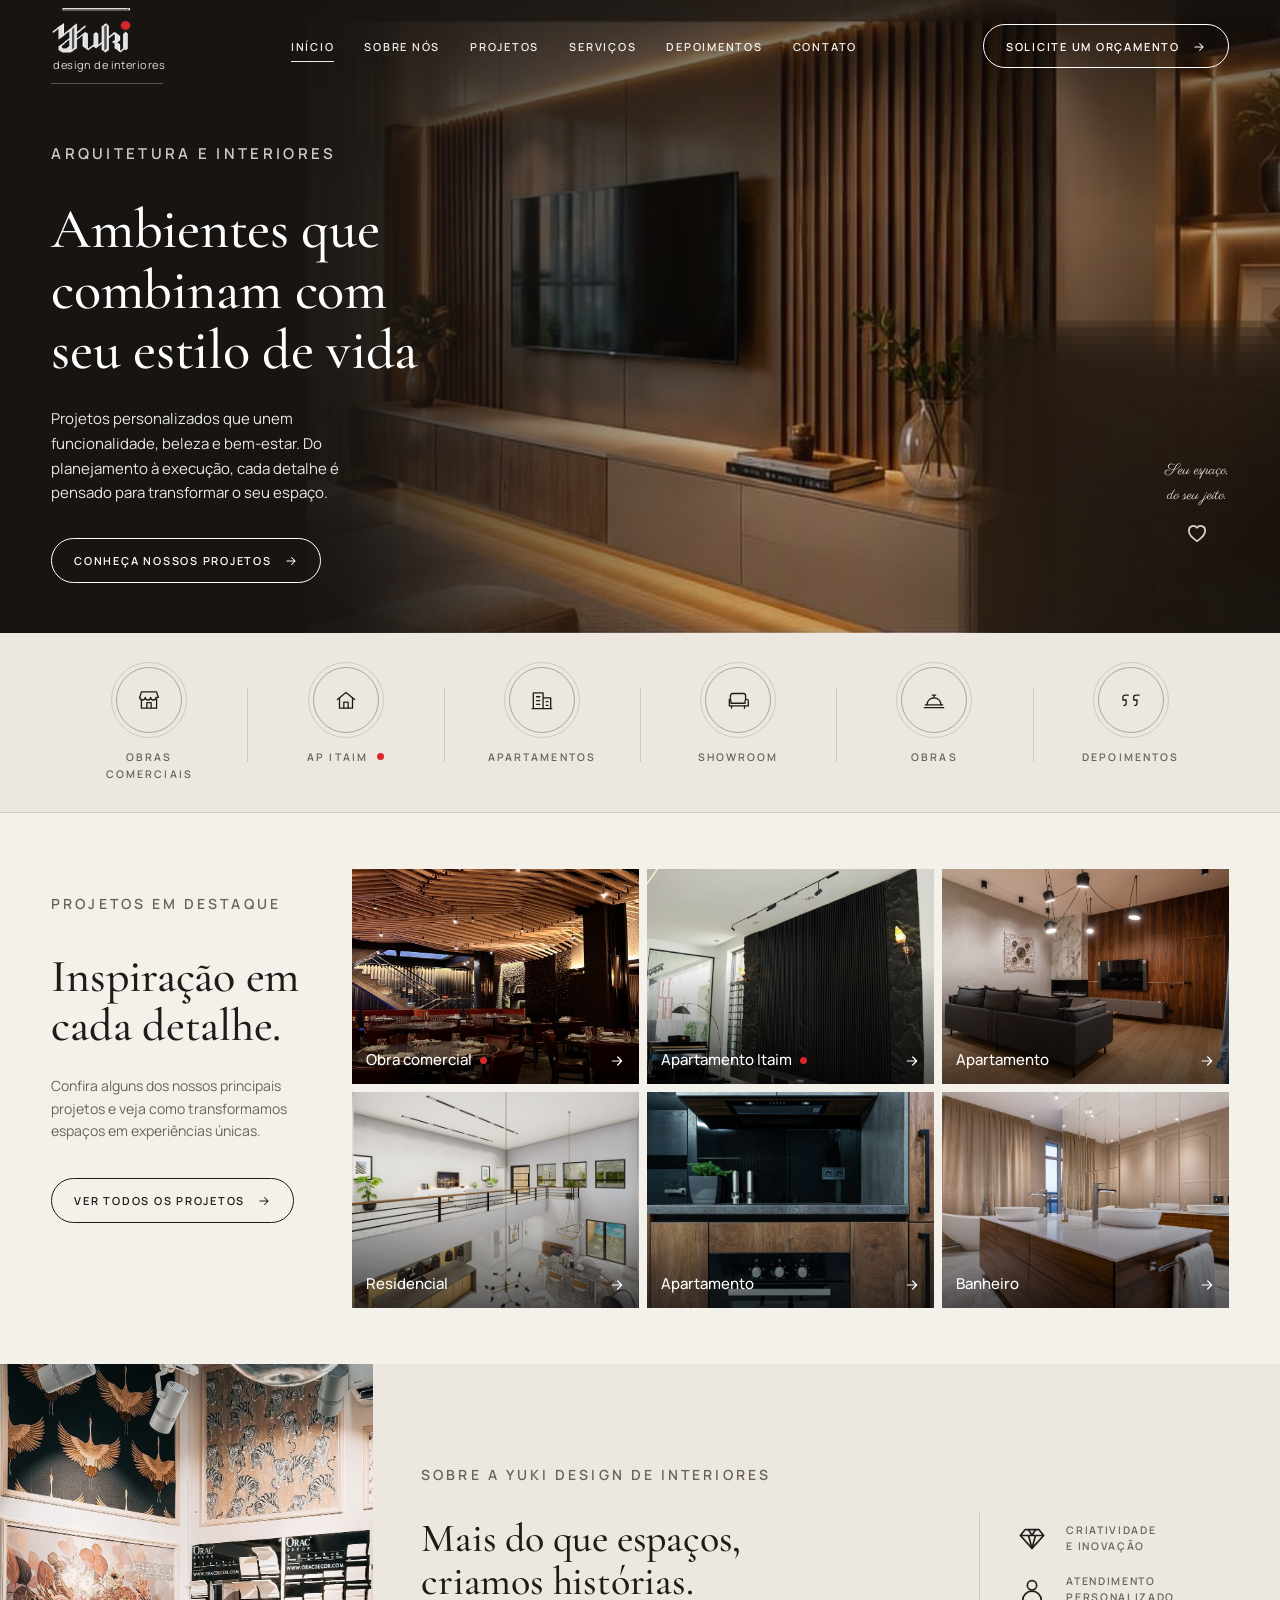
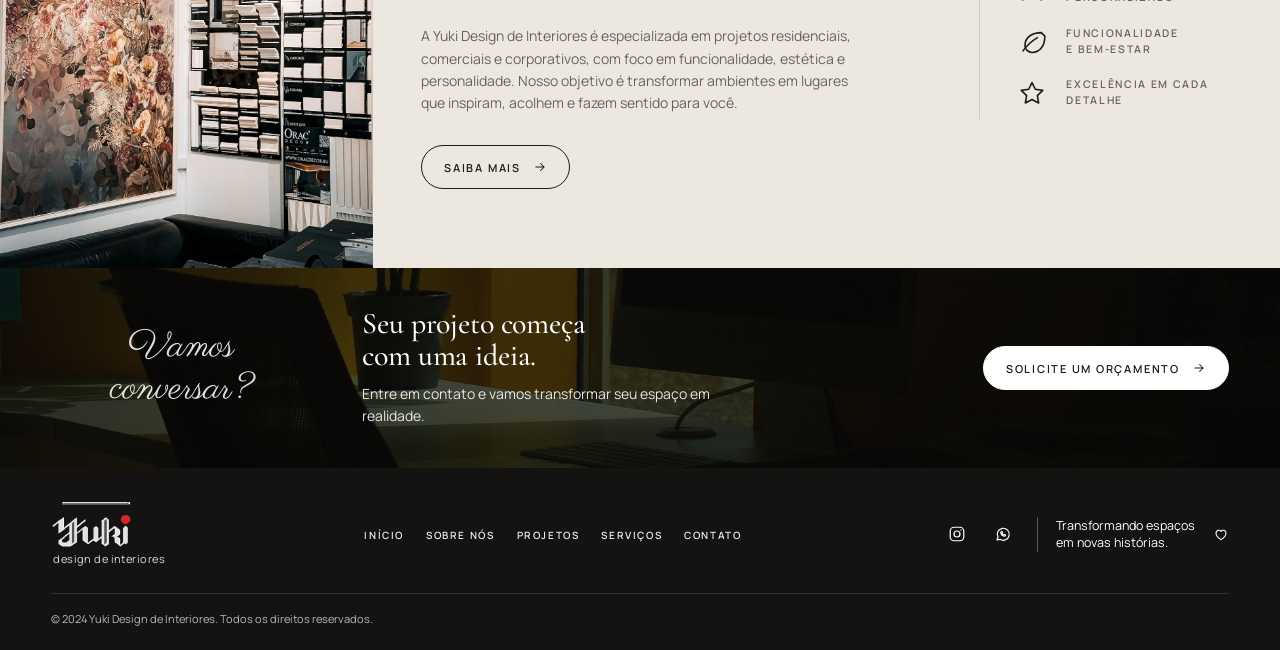
==== commit 89502cd6: "Home: foto do "Sobre" trocada pelo mostruario de materiais A foto anterior era de um atelie de moda," ====
--- a/index.html
+++ b/index.html
@@ -90,7 +90,7 @@
 
   <section class="sobre" id="sobre">
     <div class="miolo caixa">
-      <figure><img src="img/sobre-estudio.jpg" alt="Mesa de trabalho do estúdio com amostras de materiais e desenhos" width="1400" height="933" loading="lazy"></figure>
+      <figure><img src="img/sobre-amostras.jpg" alt="Mostruário de revestimentos e materiais do estúdio" width="1100" height="1487" loading="lazy"></figure>
       <div class="texto">
         <p class="rotulo">Sobre a Yuki Design de Interiores</p>
         <h2 class="serif">Mais do que espaços, criamos histórias.</h2>
